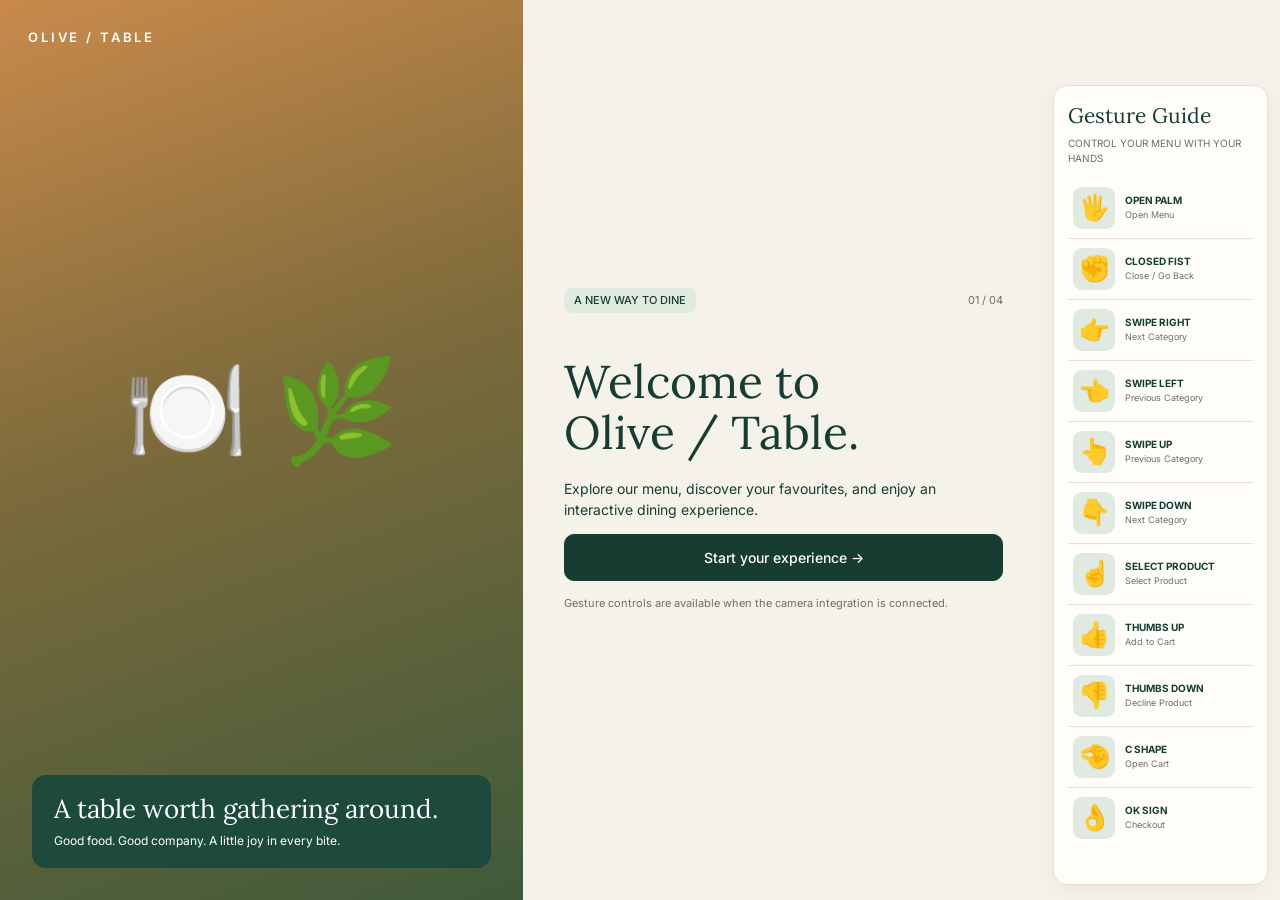
==== HCI_project/olive_table_with_gesture_sidebar.html @ fc437dd8 "Update Olive Table gesture menu" ====
<!DOCTYPE html>
<html lang="en">
<head>
<meta charset="UTF-8">
<meta name="viewport" content="width=device-width, initial-scale=1.0">
<title>Olive / Table</title>
<link href="https://fonts.googleapis.com/css2?family=Lora:wght@400;500&family=Inter:wght@400;500;600&display=swap" rel="stylesheet">
<style>
:root{--bg:#f5f2ea;--card:#fffdf9;--ink:#173d33;--mut:#6b6f6a;--soft:#e1eae1;--line:#e4dfd3;--warn:#f1ddd5;--redt:#a4452c}
*{box-sizing:border-box;margin:0}
body{background:var(--bg);color:var(--ink);font:14px/1.5 Inter,sans-serif;min-height:100vh}
h1,h2,h3{font-family:Lora,Georgia,serif;font-weight:400}
button{font:inherit;color:inherit;cursor:pointer}
button:disabled{cursor:not-allowed;opacity:.6}
.btn{border-radius:10px;padding:12px 18px;border:1px solid var(--ink);background:none;font-weight:500}
.btn.p{background:var(--ink);color:white}
.btn:focus-visible,.cat:focus-visible,.tab:focus-visible{outline:3px solid #d4a017;outline-offset:2px}
.small{font-size:11px;color:var(--mut)}
.pill{background:var(--soft);border-radius:8px;padding:4px 10px;font-size:11px;font-weight:500;display:inline-flex;gap:6px;align-items:center}
nav{display:flex;align-items:center;justify-content:space-between;background:var(--card);border-radius:0 0 14px 14px;padding:12px 24px;gap:8px;flex-wrap:wrap}
.logo{letter-spacing:.22em;font-weight:600;font-size:13px}
.tabs{display:flex;gap:6px;flex-wrap:wrap}
.tab{border:0;background:none;padding:8px 14px;border-radius:10px;font-weight:500;color:var(--mut)}
.tab.on{background:var(--soft);color:var(--ink)}
.bar{display:flex;justify-content:space-between;align-items:center;padding:10px 24px;border-bottom:1px solid var(--line);font-size:11px;gap:8px;flex-wrap:wrap}
.bar span:nth-child(2){color:var(--mut)}
.pad{padding:28px 24px;max-width:1200px;margin:auto}
.card{background:var(--card);border:1px solid var(--line);border-radius:14px;padding:18px}
.welcome{display:grid;grid-template-columns:1fr 1fr;min-height:100vh}
.hero{position:relative;background:linear-gradient(160deg,#c98a4b,#7d6b3b 45%,#3f5a3a);display:flex;align-items:flex-end;padding:32px;min-height:500px}
.hero .logo{position:absolute;top:28px;left:28px;color:white}
.hero .emo{position:absolute;inset:0;display:flex;align-items:center;justify-content:center;font-size:100px;gap:12px;padding-bottom:80px}
.quote{background:#1d4a3c;color:white;border-radius:14px;padding:18px 22px;position:relative;width:100%}
.quote h2{font-size:26px;line-height:1.2}.quote p{font-size:12px;margin-top:8px}
.side{padding:40px 8%;display:flex;flex-direction:column;justify-content:center;gap:14px}
.side h1{font-size:46px;line-height:1.1;margin:30px 0 6px}
.side .top{display:flex;justify-content:space-between;align-items:center}
.stack{display:flex;flex-direction:column;gap:12px}
.gate{display:grid;grid-template-columns:1fr 1.9fr;gap:20px;margin-top:20px}
.illus{background:var(--soft);border-radius:14px;min-height:190px;display:flex;flex-direction:column;align-items:center;justify-content:center;gap:12px;font-size:54px}
.browse{display:flex;gap:14px;margin-top:20px}
.cats{display:flex;flex-direction:column;gap:12px;min-width:120px}
.cat{border:1px solid var(--line);background:var(--card);border-radius:8px;padding:9px 16px;font-size:12px;font-weight:500}
.cat.on{background:var(--ink);color:white;border-color:var(--ink)}
.grid{display:grid;grid-template-columns:repeat(3,minmax(0,1fr));gap:14px;flex:1}
.dish{background:var(--card);border:1px solid var(--line);border-radius:12px;padding:10px 10px 16px;display:flex;flex-direction:column;gap:8px}
.img{height:92px;border-radius:8px;display:flex;align-items:center;justify-content:center;font-size:52px;cursor:pointer}
.dish h3{font-size:19px}
.row{display:flex;gap:12px;align-items:center;justify-content:space-between}
.dish .row{margin-top:auto}.price{font-weight:600}
.dock{display:flex;justify-content:space-between;align-items:center;gap:14px;margin-top:18px;flex-wrap:wrap}
.point{display:flex;gap:12px;align-items:center;background:var(--card);border:1px solid var(--line);border-radius:14px;padding:12px 16px}
.point i{width:54px;height:54px;border-radius:50%;background:var(--soft);display:flex;align-items:center;justify-content:center;font-style:normal;font-size:18px}
.review{background:var(--ink);color:white;border-radius:14px;padding:14px 26px;border:0;min-width:210px;text-align:left}
.review b{display:block}
.scrim{position:fixed;inset:0;background:rgba(40,60,52,.72);display:flex;align-items:center;justify-content:center;padding:16px;z-index:20;overflow:auto}
.modal{background:var(--card);border-radius:20px;display:grid;grid-template-columns:1fr 1fr;gap:20px;padding:16px;max-width:820px;width:100%;position:relative}
.modal .pic{border-radius:14px;min-height:260px;display:flex;align-items:center;justify-content:center;font-size:110px}
.x{position:absolute;top:14px;right:14px;width:36px;height:36px;border-radius:50%;border:0;background:var(--soft);font-size:18px}
.qty{display:flex;align-items:center;background:var(--soft);border-radius:10px}
.qty button{border:0;background:none;width:34px;height:34px;font-size:18px}
.toast{position:fixed;left:50%;bottom:22px;transform:translateX(-50%);background:var(--ink);color:white;padding:10px 18px;border-radius:10px;z-index:30}
.two{display:grid;grid-template-columns:1.6fr 1fr;gap:20px;margin-top:18px}
.line{display:flex;gap:14px;align-items:center;padding:14px 0;border-bottom:1px solid var(--line)}
.line .th{width:52px;height:52px;border-radius:10px;display:flex;align-items:center;justify-content:center;font-size:28px}
.line h3{flex:1;font-size:19px}
.spin{width:14px;height:14px;border:2px solid var(--ink);border-top-color:transparent;border-radius:50%;display:inline-block;animation:sp 1s linear infinite}
@keyframes sp{to{transform:rotate(360deg)}}
.qr{width:150px;height:150px;border:2px dashed var(--line);border-radius:12px;background:var(--soft);display:flex;align-items:center;justify-content:center;font-size:40px}
.steps li{list-style:none;display:flex;gap:10px;margin:12px 0}.steps li span{background:var(--soft);border-radius:8px;padding:2px 8px;font-size:11px}

/* Always-visible gesture guide on the right */
.gesture-sidebar{position:fixed;top:85px;right:12px;bottom:15px;width:215px;background:var(--card);border:1px solid var(--line);border-radius:14px;padding:14px;z-index:15;overflow-y:auto;box-shadow:0 5px 20px rgba(23,61,51,.06)}
.gesture-sidebar h2{font-size:21px;margin-bottom:4px}
.gesture-sidebar .subtitle{font-size:10px;color:var(--mut);margin-bottom:12px}
.gesture-item{display:flex;align-items:center;gap:10px;padding:9px 5px;border-bottom:1px solid var(--line)}
.gesture-item:last-child{border-bottom:0}
.gesture-item .hand{width:42px;height:42px;flex-shrink:0;background:var(--soft);border-radius:9px;display:flex;align-items:center;justify-content:center;font-size:25px}
.gesture-item strong{display:block;font-size:10px;line-height:1.35}
.gesture-item span{display:block;font-size:9px;color:var(--mut);line-height:1.35;margin-top:2px}
@media(min-width:1000px){#app{margin-right:235px}}
@media(max-width:999px){.gesture-sidebar{position:static;width:auto;margin:15px;max-height:350px}.gesture-sidebar .gesture-list{display:grid;grid-template-columns:repeat(3,minmax(0,1fr));gap:4px 10px}}
@media(max-width:760px){.welcome,.gate,.modal,.two{grid-template-columns:1fr}.hero{min-height:360px}.grid{grid-template-columns:repeat(2,1fr)}.browse{flex-direction:column}.cats{flex-direction:row;flex-wrap:wrap}.side h1{font-size:36px}}
@media(max-width:560px){.gesture-sidebar .gesture-list{grid-template-columns:repeat(2,minmax(0,1fr))}}
@media(max-width:430px){.grid{grid-template-columns:1fr}.pad{padding:22px 14px}nav{padding:12px 14px}}
</style>
</head>
<body>
<div id="app"></div>
<script>
"use strict";


const ITEMS = [

/* ================= SMALL PLATES ================= */

{id:"fattoush",n:"Garden Fattoush",d:"Fresh vegetables, crispy pita and sumac dressing.",l:"A refreshing Levantine salad with crunchy toasted pita and a tangy sumac dressing.",ing:"Lettuce, cucumber, tomato, radish, pita bread, sumac, olive oil.",p:150,e:"🥗",bg:"linear-gradient(160deg,#9bb877,#4d7a45)",category:"Small plates"},
{id:"greek_salad",n:"Greek Salad",d:"Fresh vegetables, feta cheese and olives.",l:"A Mediterranean salad with creamy feta, fresh vegetables and black olives.",ing:"Tomato, cucumber, lettuce, feta, olives, oregano.",p:185,e:"🥗",bg:"linear-gradient(160deg,#b6c987,#60834c)",category:"Small plates"},
{id:"caesar",n:"Chicken Caesar Salad",d:"Grilled chicken, parmesan and Caesar dressing.",l:"Crisp lettuce topped with grilled chicken, parmesan and creamy Caesar dressing.",ing:"Chicken, lettuce, parmesan, croutons, Caesar dressing.",p:220,e:"🥬",bg:"linear-gradient(160deg,#d6c78d,#8b9b58)",category:"Small plates"},
{id:"soup",n:"Creamy Mushroom Soup",d:"Warm and creamy mushroom soup.",l:"A rich mushroom soup finished with fresh cream and herbs.",ing:"Mushrooms, cream, milk, onion, herbs.",p:125,e:"🍲",bg:"linear-gradient(160deg,#d5bd9b,#8d735b)",category:"Small plates"},
{id:"garlic_bread",n:"Garlic Bread",d:"Toasted bread with garlic butter.",l:"Freshly toasted bread topped with garlic butter and herbs.",ing:"Bread, garlic, butter, parsley.",p:95,e:"🥖",bg:"linear-gradient(160deg,#e6c38a,#a8753e)",category:"Small plates"},

/* ================= MAIN COURSES ================= */

{id:"grilled_chicken",n:"Grilled Chicken Plate",d:"Juicy grilled chicken with rice and vegetables.",l:"Tender marinated chicken breast served with seasoned rice and grilled vegetables.",ing:"Chicken breast, rice, vegetables, spices, herbs.",p:320,e:"🍗",bg:"linear-gradient(160deg,#d7a66d,#85502f)",category:"Main courses"},
{id:"chicken_crispy",n:"Crispy Chicken",d:"Golden crispy chicken served with fries.",l:"Crunchy fried chicken strips served with golden fries and our signature sauce.",ing:"Chicken, crispy coating, potatoes, house sauce.",p:290,e:"🍗",bg:"linear-gradient(160deg,#e4ad5e,#a45d2d)",category:"Main courses"},
{id:"chicken_alfredo",n:"Chicken Alfredo",d:"Creamy pasta with chicken and parmesan.",l:"Fettuccine pasta tossed in a creamy Alfredo sauce with grilled chicken.",ing:"Pasta, chicken, cream, parmesan, garlic.",p:310,e:"🍝",bg:"linear-gradient(160deg,#e9d1a0,#aa8754)",category:"Main courses"},
{id:"beef_steak",n:"Classic Beef Steak",d:"Grilled beef steak with roasted potatoes.",l:"A tender grilled beef steak served with roasted potatoes and seasonal vegetables.",ing:"Beef steak, potatoes, vegetables, butter, herbs.",p:490,e:"🥩",bg:"linear-gradient(160deg,#c58b68,#713d32)",category:"Main courses"},
{id:"chicken_fajita",n:"Chicken Fajita",d:"Sizzling chicken with peppers and onions.",l:"Seasoned chicken strips cooked with colorful peppers and onions.",ing:"Chicken, bell peppers, onion, spices, rice.",p:285,e:"🍛",bg:"linear-gradient(160deg,#d99b57,#934b2b)",category:"Main courses"},
{id:"beef_kebab",n:"Beef Kebab",d:"Grilled beef skewers with rice.",l:"Juicy grilled beef skewers served with rice, salad and tahini.",ing:"Beef, rice, onion, spices, tahini.",p:390,e:"🍢",bg:"linear-gradient(160deg,#bd855b,#75452e)",category:"Main courses"},

/* ================= BURGERS & SANDWICHES ================= */

{id:"burger",n:"House Beef Burger",d:"Grilled beef, cheese and house sauce.",l:"Flame-grilled beef, melted cheese, crisp greens and our signature sauce in a toasted brioche bun.",ing:"Beef, brioche, cheese, lettuce, tomato, pickles, sauce.",p:280,e:"🍔",bg:"linear-gradient(160deg,#d9a35c,#8a5b2d)",category:"Burgers & Sandwiches"},
{id:"double_burger",n:"Double Smash Burger",d:"Two beef patties with double cheese.",l:"Two smashed beef patties with melted cheddar, caramelized onions and burger sauce.",ing:"Double beef, cheddar, brioche, onion, pickles, sauce.",p:365,e:"🍔",bg:"linear-gradient(160deg,#d99b56,#743d27)",category:"Burgers & Sandwiches"},
{id:"chicken_burger",n:"Crispy Chicken Burger",d:"Crunchy chicken with creamy sauce.",l:"Crispy chicken fillet with lettuce, pickles and creamy mayo.",ing:"Chicken, brioche, lettuce, pickles, mayonnaise.",p:255,e:"🍔",bg:"linear-gradient(160deg,#e5b66d,#9c6338)",category:"Burgers & Sandwiches"},
{id:"club_sandwich",n:"Club Sandwich",d:"Triple-layer sandwich with fries.",l:"A classic toasted triple-layer sandwich filled with chicken, cheese, lettuce and tomato.",ing:"Toast, chicken, cheese, lettuce, tomato, mayonnaise.",p:240,e:"🥪",bg:"linear-gradient(160deg,#d8bd8c,#92734a)",category:"Burgers & Sandwiches"},
{id:"philly",n:"Philly Cheesesteak",d:"Beef strips, melted cheese and peppers.",l:"Tender beef strips with sautéed onions, peppers and melted cheese in a toasted roll.",ing:"Beef, cheese, onion, peppers, sandwich bread.",p:295,e:"🥖",bg:"linear-gradient(160deg,#c99a69,#81502f)",category:"Burgers & Sandwiches"},

/* ================= PIZZA & PASTA ================= */

{id:"margherita",n:"Margherita Pizza",d:"Tomato sauce, mozzarella and fresh basil.",l:"A classic thin-crust pizza topped with tomato sauce, mozzarella and fresh basil.",ing:"Pizza dough, tomato sauce, mozzarella, basil.",p:250,e:"🍕",bg:"linear-gradient(160deg,#e9bd78,#a65d36)",category:"Pizza & Pasta"},
{id:"pepperoni",n:"Pepperoni Pizza",d:"Mozzarella and pepperoni slices.",l:"A freshly baked pizza loaded with mozzarella and savory pepperoni.",ing:"Pizza dough, tomato sauce, mozzarella, pepperoni.",p:320,e:"🍕",bg:"linear-gradient(160deg,#d99a64,#963e2e)",category:"Pizza & Pasta"},
{id:"chicken_pizza",n:"Chicken Ranch Pizza",d:"Chicken, cheese and creamy ranch.",l:"A cheesy pizza topped with grilled chicken, mushrooms and ranch sauce.",ing:"Pizza dough, chicken, mozzarella, mushrooms, ranch.",p:340,e:"🍕",bg:"linear-gradient(160deg,#d9bd89,#8c704a)",category:"Pizza & Pasta"},
{id:"penne",n:"Penne Arrabbiata",d:"Penne pasta in spicy tomato sauce.",l:"Penne pasta tossed in a rich spicy tomato sauce with garlic and herbs.",ing:"Penne, tomato, garlic, chili, basil.",p:225,e:"🍝",bg:"linear-gradient(160deg,#d98255,#963d2b)",category:"Pizza & Pasta"},
{id:"lasagna",n:"Beef Lasagna",d:"Layers of pasta, beef and melted cheese.",l:"Oven-baked pasta layers with seasoned beef, tomato sauce and creamy béchamel.",ing:"Pasta sheets, beef, tomato, béchamel, mozzarella.",p:330,e:"🍝",bg:"linear-gradient(160deg,#d9a46e,#995638)",category:"Pizza & Pasta"},

/* ================= SNACKS ================= */

{id:"fries",n:"Classic French Fries",d:"Golden and crispy potato fries.",l:"Freshly fried golden potato sticks seasoned with our house spice mix.",ing:"Potatoes, salt, seasoning.",p:85,e:"🍟",bg:"linear-gradient(160deg,#e9c36e,#bd842e)",category:"Snacks"},
{id:"loaded_fries",n:"Loaded Cheese Fries",d:"Fries covered with melted cheese.",l:"Crispy fries topped with melted cheese sauce and herbs.",ing:"Potatoes, cheddar sauce, herbs.",p:145,e:"🍟",bg:"linear-gradient(160deg,#e9c878,#ba8736)",category:"Snacks"},
{id:"wings",n:"Buffalo Chicken Wings",d:"Spicy wings with buffalo sauce.",l:"Crispy chicken wings tossed in a tangy buffalo sauce.",ing:"Chicken wings, buffalo sauce, spices.",p:210,e:"🍗",bg:"linear-gradient(160deg,#d77c4c,#893b2c)",category:"Snacks"},
{id:"nuggets",n:"Chicken Nuggets",d:"Crispy chicken bites with dip.",l:"Golden chicken nuggets served with your choice of dipping sauce.",ing:"Chicken, crispy coating, seasoning.",p:155,e:"🍗",bg:"linear-gradient(160deg,#e9bd76,#b4773c)",category:"Snacks"},
{id:"mozzarella",n:"Mozzarella Sticks",d:"Crispy sticks with melted cheese.",l:"Golden breaded mozzarella sticks served with marinara dip.",ing:"Mozzarella, breadcrumbs, marinara sauce.",p:170,e:"🧀",bg:"linear-gradient(160deg,#ebd7a1,#b28c55)",category:"Snacks"},

/* ================= DRINKS ================= */

{id:"juice",n:"Fresh Orange Juice",d:"Freshly squeezed oranges.",l:"Freshly squeezed orange juice served chilled.",ing:"Fresh oranges.",p:90,e:"🍹",bg:"linear-gradient(160deg,#f2b45a,#c9772b)",category:"Drinks"},
{id:"mango",n:"Fresh Mango Juice",d:"Sweet and refreshing mango juice.",l:"Fresh mango blended until smooth and served chilled.",ing:"Fresh mango, ice.",p:105,e:"🥭",bg:"linear-gradient(160deg,#f5c45b,#d58a24)",category:"Drinks"},
{id:"strawberry",n:"Strawberry Juice",d:"Fresh strawberry drink.",l:"A refreshing blend of fresh strawberries served cold.",ing:"Strawberries, ice.",p:100,e:"🍓",bg:"linear-gradient(160deg,#e99a9c,#ba4c5d)",category:"Drinks"},
{id:"lemon_mint",n:"Lemon Mint",d:"Fresh lemon with mint and ice.",l:"A chilled mix of fresh lemon juice, mint leaves and ice.",ing:"Lemon, mint, sugar, ice.",p:85,e:"🍋",bg:"linear-gradient(160deg,#c6d78c,#6b9c55)",category:"Drinks"},
{id:"iced_latte",n:"Iced Latte",d:"Espresso with cold milk and ice.",l:"A smooth espresso blended with cold milk and served over ice.",ing:"Espresso, milk, ice.",p:125,e:"🥤",bg:"linear-gradient(160deg,#d8b58c,#98704d)",category:"Drinks"},
{id:"mocha",n:"Iced Mocha",d:"Coffee, chocolate and cold milk.",l:"A chilled espresso drink blended with chocolate and milk.",ing:"Espresso, chocolate, milk, ice.",p:145,e:"☕",bg:"linear-gradient(160deg,#b68b71,#644537)",category:"Drinks"},
{id:"milkshake",n:"Chocolate Milkshake",d:"Thick chocolate milkshake.",l:"A creamy chocolate milkshake topped with whipped cream.",ing:"Milk, chocolate, ice cream, whipped cream.",p:155,e:"🥤",bg:"linear-gradient(160deg,#b78b76,#654333)",category:"Drinks"},

/* ================= DESSERTS ================= */

{id:"brownie",n:"Chocolate Brownie",d:"Rich chocolate brownie with a soft center.",l:"A warm chocolate brownie with a fudgy center.",ing:"Chocolate, cocoa, butter, flour, eggs.",p:130,e:"🍫",bg:"linear-gradient(160deg,#ad7962,#57372f)",category:"Desserts"},
{id:"cheesecake",n:"Classic Cheesecake",d:"Creamy cheesecake with biscuit base.",l:"A smooth baked cheesecake served with a buttery biscuit crust.",ing:"Cream cheese, biscuit, butter, sugar.",p:165,e:"🍰",bg:"linear-gradient(160deg,#e9d2a5,#b58b5b)",category:"Desserts"},
{id:"molten",n:"Molten Chocolate Cake",d:"Warm cake with a flowing chocolate center.",l:"A warm chocolate cake with a rich melted chocolate center.",ing:"Chocolate, butter, flour, eggs, sugar.",p:180,e:"🍮",bg:"linear-gradient(160deg,#b67d62,#60372e)",category:"Desserts"},
{id:"tiramisu",n:"Classic Tiramisu",d:"Coffee-soaked layers and mascarpone cream.",l:"Traditional Italian dessert with coffee-soaked sponge and mascarpone cream.",ing:"Coffee, mascarpone, sponge, cocoa.",p:175,e:"🍰",bg:"linear-gradient(160deg,#c9a17d,#80614d)",category:"Desserts"},
{id:"waffles",n:"Chocolate Waffles",d:"Warm waffles with chocolate sauce.",l:"Freshly prepared waffles topped with chocolate sauce and fruit.",ing:"Waffle batter, chocolate, strawberries.",p:190,e:"🧇",bg:"linear-gradient(160deg,#e4bb7e,#a87540)",category:"Desserts"},
{id:"icecream",n:"Ice Cream Sundae",d:"Three scoops with chocolate topping.",l:"Three scoops of creamy ice cream served with chocolate sauce.",ing:"Vanilla ice cream, chocolate sauce, toppings.",p:145,e:"🍨",bg:"linear-gradient(160deg,#e9d3b4,#bd987b)",category:"Desserts"},

/* ================= BREAKFAST ================= */

{id:"pancakes",n:"Classic Pancakes",d:"Fluffy pancakes with maple syrup.",l:"A stack of fluffy pancakes served with maple syrup and fresh fruit.",ing:"Flour, milk, eggs, maple syrup, fruit.",p:180,e:"🥞",bg:"linear-gradient(160deg,#e9c48b,#b17a42)",category:"Breakfast"},
{id:"omelette",n:"Cheese Omelette",d:"Three-egg omelette with cheese.",l:"A fluffy omelette filled with melted cheese and fresh herbs.",ing:"Eggs, cheese, herbs, butter.",p:145,e:"🍳",bg:"linear-gradient(160deg,#f0d58b,#c69b43)",category:"Breakfast"},
{id:"french_toast",n:"French Toast",d:"Golden toast with honey and fruit.",l:"Thick slices of golden French toast served with honey and fresh fruit.",ing:"Bread, eggs, milk, honey, fruit.",p:165,e:"🍞",bg:"linear-gradient(160deg,#dfb67a,#a87543)",category:"Breakfast"},
{id:"croissant",n:"Butter Croissant",d:"Freshly baked buttery croissant.",l:"A flaky, golden butter croissant baked fresh.",ing:"Flour, butter, milk, yeast.",p:95,e:"🥐",bg:"linear-gradient(160deg,#e7c58d,#b17c43)",category:"Breakfast"},
{id:"avocado_toast",n:"Avocado Toast",d:"Avocado, eggs and toasted bread.",l:"Smashed avocado on toasted sourdough topped with eggs and seasoning.",ing:"Avocado, sourdough, eggs, lemon, seasoning.",p:195,e:"🥑",bg:"linear-gradient(160deg,#a8bd83,#54764a)",category:"Breakfast"},

/* ================= COMBOS & OFFERS ================= */

{id:"burger_combo",n:"Classic Burger Combo",d:"Beef burger, fries and a soft drink.",l:"Our classic beef burger served with crispy fries and your choice of soft drink.",ing:"Beef burger, fries, soft drink.",p:355,e:"🍔",bg:"linear-gradient(160deg,#d7a35e,#87502c)",category:"Combos & Offers"},
{id:"chicken_combo",n:"Crispy Chicken Combo",d:"Crispy chicken, fries and a drink.",l:"A crispy chicken meal with golden fries and a refreshing drink.",ing:"Crispy chicken, fries, soft drink.",p:345,e:"🍗",bg:"linear-gradient(160deg,#e4b16d,#99552f)",category:"Combos & Offers"},
{id:"family_box",n:"Family Sharing Box",d:"A generous meal for sharing.",l:"A sharing box with crispy chicken, wings, fries and assorted dips.",ing:"Chicken, wings, fries, dips.",p:690,e:"🍱",bg:"linear-gradient(160deg,#d7a36a,#84502e)",category:"Combos & Offers"},
{id:"pizza_combo",n:"Pizza Duo",d:"Two medium pizzas with two drinks.",l:"Choose two medium pizzas and enjoy them with two soft drinks.",ing:"Two medium pizzas, two soft drinks.",p:590,e:"🍕",bg:"linear-gradient(160deg,#dfad72,#9c5634)",category:"Combos & Offers"},
{id:"dessert_combo",n:"Sweet Treat Combo",d:"Two desserts and two hot drinks.",l:"Choose two desserts and pair them with two hot drinks.",ing:"Two desserts, two hot drinks.",p:320,e:"🍰",bg:"linear-gradient(160deg,#e4c39d,#a67b60)",category:"Combos & Offers"}

];

const CATS = [
"Small plates",
"Main courses",
"Burgers & Sandwiches",
"Pizza & Pasta",
"Snacks",
"Drinks",
"Desserts",
"Breakfast",
"Combos & Offers"
];

const GESTURES=[
{name:"OPEN PALM",icon:"🖐️",action:"Open Menu",description:"Show your open hand to open the menu."},
{name:"CLOSED FIST",icon:"✊",action:"Close / Go Back",description:"Close your hand into a fist to go back."},
{name:"SWIPE RIGHT",icon:"👉",action:"Next Category",description:"Move your hand towards the right."},
{name:"SWIPE LEFT",icon:"👈",action:"Previous Category",description:"Move your hand towards the left."},
{name:"SWIPE UP",icon:"👆",action:"Previous Category",description:"Move your hand upwards."},
{name:"SWIPE DOWN",icon:"👇",action:"Next Category",description:"Move your hand downwards."},
{name:"SELECT PRODUCT",icon:"☝️",action:"Select Product",description:"Raise one finger to select a product."},
{name:"THUMBS UP",icon:"👍",action:"Add to Cart",description:"Give a thumbs up to add the selected item."},
{name:"THUMBS DOWN",icon:"👎",action:"Decline Product",description:"Give a thumbs down to decline a product."},
{name:"C SHAPE",icon:"🤏",action:"Open Cart",description:"Make a C-shaped gesture with your hand."},
{name:"OK SIGN",icon:"👌",action:"Checkout",description:"Make an OK sign to confirm checkout."}
];

let S={scr:"welcome",cat:"Main courses",cart:{},modal:null,mq:1,toast:"",sent:false,toastTimer:null};
const $=id=>ITEMS.find(item=>item.id===id);
const cartCount=()=>Object.values(S.cart).reduce((a,b)=>a+b,0);
const tot=()=>Object.entries(S.cart).reduce((sum,[id,qty])=>sum+($(id)?$(id).p*qty:0),0);
const money=n=>`${n} EGP`;

function go(screen){S.scr=screen;S.modal=null;render()}
function tip(message){S.toast=message;render();clearTimeout(S.toastTimer);S.toastTimer=setTimeout(()=>{S.toast="";render()},2200)}
function add(id,quantity=1){const item=$(id);if(!item)return;S.cart[id]=(S.cart[id]||0)+quantity;tip(`${item.n} added to your order`)}
function removeOne(id){if(!S.cart[id])return;if(S.cart[id]>1)S.cart[id]--;else delete S.cart[id];render()}
function setCategory(category){if(!CATS.includes(category))return;S.cat=category;S.modal=null;render()}

function welcome(){return `
<section class="welcome">
<div class="hero"><div class="logo">OLIVE / TABLE</div><div class="emo">🍽️ 🌿</div>
<div class="quote"><h2>A table worth gathering around.</h2><p>Good food. Good company. A little joy in every bite.</p></div></div>
<div class="side"><div class="top"><span class="pill">A NEW WAY TO DINE</span><span class="small">01 / 04</span></div>
<h1>Welcome to<br>Olive / Table.</h1>
<p>Explore our menu, discover your favourites, and enjoy an interactive dining experience.</p>
<div class="stack"><button class="btn p" onclick="go('gate')">Start your experience →</button></div>
<p class="small">Gesture controls are available when the camera integration is connected.</p></div>
</section>`}

function gatePage(){return `
<nav><div class="logo">OLIVE / TABLE</div><span class="pill">WELCOME</span></nav>
<div class="pad"><span class="small">STEP 01 / INTERACTION</span>
<h1 style="font-size:38px;margin:12px 0">Make yourself comfortable.</h1>
<p class="small">Choose how you want to explore the menu.</p>
<div class="gate"><div class="illus"><span>✋</span><strong style="font-size:15px">Gesture control</strong><span class="small">Camera integration pending</span></div>
<div class="card stack"><h2 style="font-size:26px">Ready to explore?</h2>
<p>You can browse the menu using the buttons. Gesture controls will work after connecting the Python camera application.</p>
<button class="btn p" onclick="browse()">Explore the menu →</button><button class="btn" onclick="go('welcome')">Back</button></div></div></div>`}

function navbar(){return `
<nav><div class="logo">OLIVE / TABLE</div><div class="tabs">
<button class="tab ${S.scr==="browse"?"on":""}" onclick="browse()">Menu</button>
<button class="tab ${S.scr==="games"?"on":""}" onclick="go('games')">Games</button>
<button class="tab ${S.scr==="rewards"?"on":""}" onclick="go('rewards')">Rewards</button>
</div><button class="btn" onclick="review()">Order (${cartCount()})</button></nav>`}

function browse(){S.scr="browse";S.modal=null;render()}
function browsePage(){
const list=ITEMS.filter(item=>item.category===S.cat);
return `${navbar()}<div class="bar"><span>THE MENU</span><span>Freshly prepared for you</span><span>${cartCount()} ITEMS IN ORDER</span></div>
<main class="pad"><span class="small">DISCOVER OUR MENU</span><h1 style="font-size:36px;margin:8px 0">Something delicious.</h1>
<p class="small">Choose a category and explore our selection.</p><div class="browse"><div class="cats">
${CATS.map(c=>`<button class="cat ${S.cat===c?"on":""}" onclick="setCategory('${c}')">${c}</button>`).join("")}</div>
<div style="flex:1;min-width:0"><div class="grid">${list.length?list.map(item=>`
<article class="dish"><div class="img" style="background:${item.bg}" onclick="openItem('${item.id}')">${item.e}</div>
<h3>${item.n}</h3><p class="small">${item.d}</p><div class="row"><span class="price">${money(item.p)}</span><button class="btn p" onclick="openItem('${item.id}')">View</button></div></article>`).join(""):`
<div class="card" style="grid-column:1/-1"><h3>No items available yet.</h3><p class="small">New dishes will be added soon.</p></div>`}</div></div></div>
<div class="dock"><div class="point"><i>🛍️</i><div><strong>${cartCount()} items</strong><p class="small">Your current selection</p></div></div>
<button class="review" onclick="review()"><b>Review your order →</b><span class="small" style="color:#e1eae1">${money(tot())}</span></button></div></main>${S.modal?modal():""}`}

function openItem(id){if(!$(id))return;S.modal=id;S.mq=1;render()}
function modal(){const item=$(S.modal);if(!item)return "";return `
<div class="scrim" onclick="closeModal(event)"><section class="modal" onclick="event.stopPropagation()">
<button class="x" onclick="closeModal()">×</button><div class="pic" style="background:${item.bg}">${item.e}</div>
<div class="stack" style="padding:18px 8px"><span class="pill">${item.category}</span><h2 style="font-size:30px">${item.n}</h2><p>${item.l}</p>
<div><strong>Ingredients</strong><p class="small">${item.ing}</p></div><h3>${money(item.p)}</h3>
<div class="qty"><button onclick="changeModalQty(-1)">−</button><strong style="padding:0 10px">${S.mq}</strong><button onclick="changeModalQty(1)">+</button></div>
<button class="btn p" onclick="addFromModal()">Add to order · ${money(item.p*S.mq)}</button><button class="btn" onclick="closeModal()">Continue browsing</button></div></section></div>`}
function changeModalQty(amount){S.mq=Math.max(1,Math.min(20,S.mq+amount));render()}
function addFromModal(){if(!S.modal)return;add(S.modal,S.mq);S.modal=null;S.mq=1}
function closeModal(event){if(event&&event.target!==event.currentTarget)return;S.modal=null;render()}

function review(){S.scr="review";S.modal=null;render()}
function reviewPage(){const entries=Object.entries(S.cart);return `${navbar()}<main class="pad"><span class="small">YOUR SELECTION</span>
<h1 style="font-size:38px;margin:10px 0">Review your order.</h1><div class="two"><section class="card"><h2 style="font-size:25px">Your items</h2>
${entries.length?entries.map(([id,qty])=>{const item=$(id);if(!item)return "";return `
<div class="line"><div class="th" style="background:${item.bg}">${item.e}</div><h3>${item.n}<div class="small">${money(item.p)} each</div></h3>
<div class="qty"><button onclick="removeOne('${id}')">−</button><strong>${qty}</strong><button onclick="add('${id}')">+</button></div><strong>${money(item.p*qty)}</strong></div>`}).join(""):`
<p class="small" style="padding:24px 0">Your order is empty. Explore the menu to add something delicious.</p>`}
<button class="btn" style="margin-top:18px" onclick="browse()">← Back to menu</button></section>
<aside class="card stack"><h2 style="font-size:25px">Order summary</h2><div class="row"><span class="small">Items</span><strong>${cartCount()}</strong></div>
<div class="row"><span class="small">Subtotal</span><strong>${money(tot())}</strong></div><div class="row"><span class="small">Service</span><strong>Not calculated</strong></div>
<div class="row"><strong>Total</strong><strong>${money(tot())}</strong></div>
<button class="btn p" onclick="place()" ${entries.length?"":"disabled"}>Continue →</button>
<p class="small">Demo interface: order submission is not connected to a restaurant backend yet.</p></aside></div></main>`}

function place(){if(!cartCount()){tip("Your order is empty");return}S.sent=false;go("sending");setTimeout(()=>{S.sent=true;if(S.scr==="sending")render()},1800)}
function sendingPage(){return `${navbar()}<main class="pad" style="max-width:650px"><div class="card stack" style="text-align:center;padding:40px">
<div style="font-size:55px">${S.sent?"✓":'<span class="spin"></span>'}</div><h1 style="font-size:32px">${S.sent?"Demo complete":"Preparing your experience"}</h1>
<p>${S.sent?"Your order flow demonstration is complete. No real order was sent.":"Please wait while the demo order screen is displayed."}</p>
<button class="btn p" onclick="browse()">Back to menu</button><button class="btn" onclick="review()">View order</button></div></main>`}
function gamesPage(){return `${navbar()}<main class="pad"><span class="small">INTERACTIVE EXPERIENCE</span><h1 style="font-size:38px;margin:10px 0">Take a little break.</h1>
<div class="two"><section class="card stack"><span style="font-size:55px">🎮</span><h2 style="font-size:27px">Table games</h2>
<p>Enjoy a small interactive experience while waiting for your meal.</p><span class="pill">DEMO FEATURE</span></section>
<section class="card stack"><div class="qr">QR</div><h2 style="font-size:23px">Scan & play</h2><p class="small">QR functionality is not connected yet.</p></section></div></main>`}
function rewardsPage(){return `${navbar()}<main class="pad"><span class="small">OLIVE REWARDS</span><h1 style="font-size:38px;margin:10px 0">Little moments, extra rewards.</h1>
<div class="card stack" style="max-width:600px"><div style="font-size:50px">🌿</div><h2 style="font-size:27px">Welcome to Olive Rewards</h2>
<p>Your rewards experience will appear here.</p><span class="pill">DEMO FEATURE</span><button class="btn p" onclick="browse()">Explore the menu</button></div></main>`}

function gestureSidebar(){return `<aside class="gesture-sidebar"><h2>Gesture Guide</h2><p class="subtitle">CONTROL YOUR MENU WITH YOUR HANDS</p><div class="gesture-list">
${GESTURES.map(g=>`<div class="gesture-item"><div class="hand">${g.icon}</div><div><strong>${g.name}</strong><span>${g.action}</span></div></div>`).join("")}
</div></aside>`}

function render(){
const app=document.getElementById("app");if(!app)return;
let page="";
switch(S.scr){
case "welcome":page=welcome();break;
case "gate":page=gatePage();break;
case "browse":page=browsePage();break;
case "review":page=reviewPage();break;
case "sending":page=sendingPage();break;
case "games":page=gamesPage();break;
case "rewards":page=rewardsPage();break;
default:S.scr="welcome";page=welcome();
}
app.innerHTML=page+gestureSidebar();
if(S.toast){const toast=document.createElement("div");toast.className="toast";toast.textContent=S.toast;app.appendChild(toast)}
}

/* Python / Socket.IO can call window.handleGesture("GESTURE_NAME") */
window.handleGesture=function(gesture){
if(!gesture||typeof gesture!=="string")return;
const g=gesture.trim().toUpperCase();
if(g==="OPEN_PALM"){if(S.scr==="welcome")go("gate");else if(S.scr==="gate")browse();else if(S.scr==="browse"){if(S.modal){S.modal=null;render()}else review()}return}
if(g==="CLOSED_FIST"){if(S.modal){S.modal=null;render()}else if(S.scr!=="welcome")go("browse");return}
if(S.scr==="browse"){
if(g==="SWIPE_RIGHT"){const i=CATS.indexOf(S.cat);setCategory(CATS[(i+1)%CATS.length]);return}
if(g==="SWIPE_RIGHT"){
const i=CATS.indexOf(S.cat);
setCategory(CATS[(i+1)%CATS.length]);
return;
}

if(g==="SWIPE_LEFT"){
const i=CATS.indexOf(S.cat);
setCategory(CATS[(i-1+CATS.length)%CATS.length]);
return;
}

if(g==="SWIPE_DOWN"){
const i=CATS.indexOf(S.cat);
setCategory(CATS[(i+1)%CATS.length]);
return;
}

if(g==="SWIPE_UP"){
const i=CATS.indexOf(S.cat);
setCategory(CATS[(i-1+CATS.length)%CATS.length]);
return;
}
if(g==="SELECT_PRODUCT"||g==="V_SHAPE"){const item=ITEMS.find(x=>x.category===S.cat);if(item)openItem(item.id);return}
if(g==="THUMBS_UP"){if(S.modal)add(S.modal);else{const item=ITEMS.find(x=>x.category===S.cat);if(item)add(item.id)}return}
if(g==="THUMBS_DOWN"){if(S.modal){S.modal=null;render()}else tip("Product declined");return}
if(g==="C_SHAPE"){review();return}
if(g==="OK_SIGN"){if(cartCount())place();else tip("Your order is empty");return}
if(g==="ZIGZAG"){go("games");return}
}
if(S.scr==="review"&&g==="OK_SIGN"){if(cartCount())place();return}
};
render();
</script>
</body>
</html>
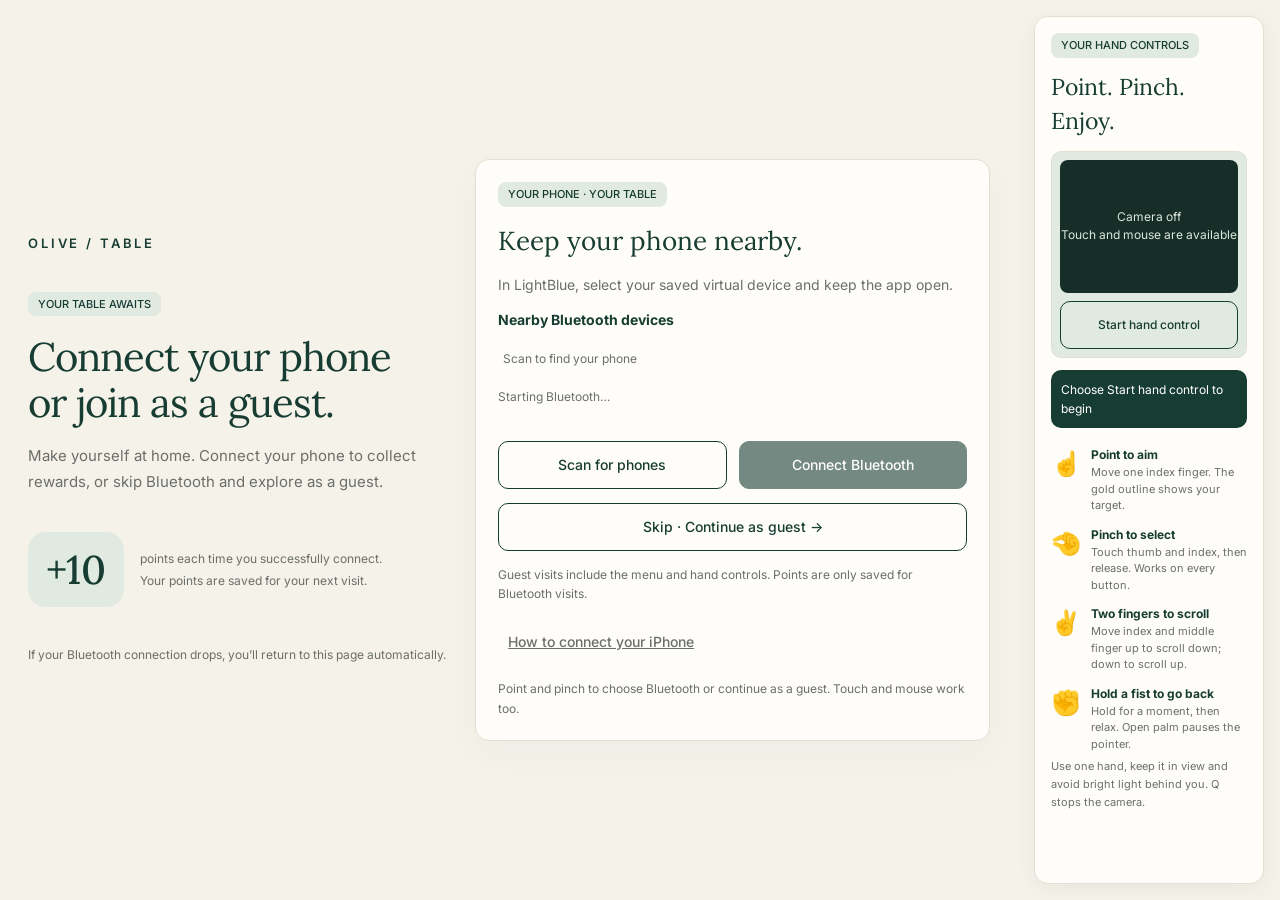
==== commit 91d74281: "bluetooth" ====
--- a/HCI_project/olive_table_with_gesture_sidebar.html
+++ b/HCI_project/olive_table_with_gesture_sidebar.html
@@ -4,7 +4,7 @@
 <meta charset="UTF-8">
 <meta name="viewport" content="width=device-width, initial-scale=1.0">
 <title>Olive / Table</title>
-<link href="https://fonts.googleapis.com/css2?family=Lora:wght@400;500&family=Inter:wght@400;500;600&display=swap" rel="stylesheet">
+<link rel="stylesheet" href="bluetooth_ui.css">
 <style>
 :root{--bg:#f5f2ea;--card:#fffdf9;--ink:#173d33;--mut:#6b6f6a;--soft:#e1eae1;--line:#e4dfd3;--warn:#f1ddd5;--redt:#a4452c}
 *{box-sizing:border-box;margin:0}
@@ -68,7 +68,34 @@
 @keyframes sp{to{transform:rotate(360deg)}}
 .qr{width:150px;height:150px;border:2px dashed var(--line);border-radius:12px;background:var(--soft);display:flex;align-items:center;justify-content:center;font-size:40px}
 .steps li{list-style:none;display:flex;gap:10px;margin:12px 0}.steps li span{background:var(--soft);border-radius:8px;padding:2px 8px;font-size:11px}
-
+/* Live camera preview */
+.camera-card{
+    background:var(--soft);
+    border:1px solid var(--line);
+    border-radius:10px;
+    padding:8px;
+    margin:12px 0;
+}
+
+.camera-card h3{
+    font-size:13px;
+    margin-bottom:7px;
+}
+
+.camera-frame{
+    width:100%;
+    aspect-ratio:4/3;
+    object-fit:cover;
+    border-radius:8px;
+    background:#172d27;
+    display:block;
+}
+
+.camera-status{
+    font-size:9px;
+    color:var(--mut);
+    margin-top:6px;
+}
 /* Always-visible gesture guide on the right */
 .gesture-sidebar{position:fixed;top:85px;right:12px;bottom:15px;width:215px;background:var(--card);border:1px solid var(--line);border-radius:14px;padding:14px;z-index:15;overflow-y:auto;box-shadow:0 5px 20px rgba(23,61,51,.06)}
 .gesture-sidebar h2{font-size:21px;margin-bottom:4px}
@@ -84,9 +111,12 @@
 @media(max-width:560px){.gesture-sidebar .gesture-list{grid-template-columns:repeat(2,minmax(0,1fr))}}
 @media(max-width:430px){.grid{grid-template-columns:1fr}.pad{padding:22px 14px}nav{padding:12px 14px}}
 </style>
+<link rel="stylesheet" href="hand_ui.css">
 </head>
 <body>
 <div id="app"></div>
+<script src="bluetooth_ui.js"></script>
+<script src="hand_ui.js"></script>
 <script>
 "use strict";
 
@@ -183,31 +213,19 @@
 "Combos & Offers"
 ];
 
-const GESTURES=[
-{name:"OPEN PALM",icon:"🖐️",action:"Open Menu",description:"Show your open hand to open the menu."},
-{name:"CLOSED FIST",icon:"✊",action:"Close / Go Back",description:"Close your hand into a fist to go back."},
-{name:"SWIPE RIGHT",icon:"👉",action:"Next Category",description:"Move your hand towards the right."},
-{name:"SWIPE LEFT",icon:"👈",action:"Previous Category",description:"Move your hand towards the left."},
-{name:"SWIPE UP",icon:"👆",action:"Previous Category",description:"Move your hand upwards."},
-{name:"SWIPE DOWN",icon:"👇",action:"Next Category",description:"Move your hand downwards."},
-{name:"SELECT PRODUCT",icon:"☝️",action:"Select Product",description:"Raise one finger to select a product."},
-{name:"THUMBS UP",icon:"👍",action:"Add to Cart",description:"Give a thumbs up to add the selected item."},
-{name:"THUMBS DOWN",icon:"👎",action:"Decline Product",description:"Give a thumbs down to decline a product."},
-{name:"C SHAPE",icon:"🤏",action:"Open Cart",description:"Make a C-shaped gesture with your hand."},
-{name:"OK SIGN",icon:"👌",action:"Checkout",description:"Make an OK sign to confirm checkout."}
-];
-
-let S={scr:"welcome",cat:"Main courses",cart:{},modal:null,mq:1,toast:"",sent:false,toastTimer:null};
+
+
+let S={scr:"bluetooth",cat:"Main courses",cart:{},modal:null,mq:1,toast:"",sent:false,toastTimer:null,confirm:false,page:0,history:[]};
 const $=id=>ITEMS.find(item=>item.id===id);
 const cartCount=()=>Object.values(S.cart).reduce((a,b)=>a+b,0);
 const tot=()=>Object.entries(S.cart).reduce((sum,[id,qty])=>sum+($(id)?$(id).p*qty:0),0);
 const money=n=>`${n} EGP`;
 
-function go(screen){S.scr=screen;S.modal=null;render()}
+function go(screen){if(!BluetoothUI.requireAccess())return;if(S.scr!==screen)S.history.push(S.scr);S.scr=screen;S.modal=null;S.confirm=false;render();window.scrollTo?.(0,0)}
 function tip(message){S.toast=message;render();clearTimeout(S.toastTimer);S.toastTimer=setTimeout(()=>{S.toast="";render()},2200)}
-function add(id,quantity=1){const item=$(id);if(!item)return;S.cart[id]=(S.cart[id]||0)+quantity;tip(`${item.n} added to your order`)}
-function removeOne(id){if(!S.cart[id])return;if(S.cart[id]>1)S.cart[id]--;else delete S.cart[id];render()}
-function setCategory(category){if(!CATS.includes(category))return;S.cat=category;S.modal=null;render()}
+function add(id,quantity=1){if(!BluetoothUI.requireAccess())return;const item=$(id);if(!item)return;S.cart[id]=Math.min(20,(S.cart[id]||0)+Math.max(1,quantity));tip(`${item.n} added to your order`)}
+function removeOne(id){if(!BluetoothUI.requireAccess())return;if(!S.cart[id])return;if(S.cart[id]>1)S.cart[id]--;else delete S.cart[id];render()}
+function setCategory(category){if(!BluetoothUI.requireAccess())return;if(!CATS.includes(category))return;S.cat=category;S.page=0;S.modal=null;render()}
 
 function welcome(){return `
 <section class="welcome">
@@ -217,7 +235,7 @@
 <h1>Welcome to<br>Olive / Table.</h1>
 <p>Explore our menu, discover your favourites, and enjoy an interactive dining experience.</p>
 <div class="stack"><button class="btn p" onclick="go('gate')">Start your experience →</button></div>
-<p class="small">Gesture controls are available when the camera integration is connected.</p></div>
+<p class="small">Point at a button and pinch your thumb and index finger to select. Touch and mouse work too.</p></div>
 </section>`}
 
 function gatePage(){return `
@@ -225,10 +243,11 @@
 <div class="pad"><span class="small">STEP 01 / INTERACTION</span>
 <h1 style="font-size:38px;margin:12px 0">Make yourself comfortable.</h1>
 <p class="small">Choose how you want to explore the menu.</p>
-<div class="gate"><div class="illus"><span>✋</span><strong style="font-size:15px">Gesture control</strong><span class="small">Camera integration pending</span></div>
+<div class="gate"><div class="illus"><span>✋</span><strong style="font-size:15px">Your hands, your choice</strong><span class="small">Point · pinch · explore</span></div>
 <div class="card stack"><h2 style="font-size:26px">Ready to explore?</h2>
-<p>You can browse the menu using the buttons. Gesture controls will work after connecting the Python camera application.</p>
-<button class="btn p" onclick="browse()">Explore the menu →</button><button class="btn" onclick="go('welcome')">Back</button></div></div></div>`}
+<p>Point to move the cursor. Pinch to select. Use two fingers to scroll and hold a fist to go back.</p>
+<button class="btn p" onclick="BluetoothUI.setCamera(true,true)">Use hand control →</button>
+<button class="btn" onclick="browse()">Use touch instead</button><button class="tab" onclick="go('welcome')">Back</button></div></div></div>`}
 
 function navbar(){return `
 <nav><div class="logo">OLIVE / TABLE</div><div class="tabs">
@@ -237,21 +256,22 @@
 <button class="tab ${S.scr==="rewards"?"on":""}" onclick="go('rewards')">Rewards</button>
 </div><button class="btn" onclick="review()">Order (${cartCount()})</button></nav>`}
 
-function browse(){S.scr="browse";S.modal=null;render()}
+function browse(){go("browse")}
 function browsePage(){
-const list=ITEMS.filter(item=>item.category===S.cat);
+const all=ITEMS.filter(item=>item.category===S.cat);const pages=Math.ceil(all.length/6);S.page=Math.max(0,Math.min(S.page,pages-1));const list=all.slice(S.page*6,S.page*6+6);
 return `${navbar()}<div class="bar"><span>THE MENU</span><span>Freshly prepared for you</span><span>${cartCount()} ITEMS IN ORDER</span></div>
 <main class="pad"><span class="small">DISCOVER OUR MENU</span><h1 style="font-size:36px;margin:8px 0">Something delicious.</h1>
-<p class="small">Choose a category and explore our selection.</p><div class="browse"><div class="cats">
+<div class="hand-instruction"><span style="font-size:24px">☝</span><span><b>Your menu, at your fingertips.</b><br>Choose a category, point at any View button, then pinch to open your dish.</span></div><div class="browse"><div class="cats">
 ${CATS.map(c=>`<button class="cat ${S.cat===c?"on":""}" onclick="setCategory('${c}')">${c}</button>`).join("")}</div>
 <div style="flex:1;min-width:0"><div class="grid">${list.length?list.map(item=>`
-<article class="dish"><div class="img" style="background:${item.bg}" onclick="openItem('${item.id}')">${item.e}</div>
+<article class="dish"><div class="img" style="background:${item.bg}">${item.e}</div>
 <h3>${item.n}</h3><p class="small">${item.d}</p><div class="row"><span class="price">${money(item.p)}</span><button class="btn p" onclick="openItem('${item.id}')">View</button></div></article>`).join(""):`
-<div class="card" style="grid-column:1/-1"><h3>No items available yet.</h3><p class="small">New dishes will be added soon.</p></div>`}</div></div></div>
+<div class="card" style="grid-column:1/-1"><h3>No items available yet.</h3><p class="small">New dishes will be added soon.</p></div>`}</div>${pages>1?`<div class="page-controls"><button class="btn" onclick="changePage(-1)" ${S.page===0?'disabled':''}>← Previous</button><span class="small">${S.page+1} / ${pages}</span><button class="btn" onclick="changePage(1)" ${S.page===pages-1?'disabled':''}>Next →</button></div>`:''}</div></div>
 <div class="dock"><div class="point"><i>🛍️</i><div><strong>${cartCount()} items</strong><p class="small">Your current selection</p></div></div>
 <button class="review" onclick="review()"><b>Review your order →</b><span class="small" style="color:#e1eae1">${money(tot())}</span></button></div></main>${S.modal?modal():""}`}
 
-function openItem(id){if(!$(id))return;S.modal=id;S.mq=1;render()}
+function changePage(amount){if(!BluetoothUI.requireAccess())return;S.page+=amount;render()}
+function openItem(id){if(!BluetoothUI.requireAccess())return;if(!$(id))return;S.modal=id;S.mq=1;render()}
 function modal(){const item=$(S.modal);if(!item)return "";return `
 <div class="scrim" onclick="closeModal(event)"><section class="modal" onclick="event.stopPropagation()">
 <button class="x" onclick="closeModal()">×</button><div class="pic" style="background:${item.bg}">${item.e}</div>
@@ -259,11 +279,11 @@
 <div><strong>Ingredients</strong><p class="small">${item.ing}</p></div><h3>${money(item.p)}</h3>
 <div class="qty"><button onclick="changeModalQty(-1)">−</button><strong style="padding:0 10px">${S.mq}</strong><button onclick="changeModalQty(1)">+</button></div>
 <button class="btn p" onclick="addFromModal()">Add to order · ${money(item.p*S.mq)}</button><button class="btn" onclick="closeModal()">Continue browsing</button></div></section></div>`}
-function changeModalQty(amount){S.mq=Math.max(1,Math.min(20,S.mq+amount));render()}
-function addFromModal(){if(!S.modal)return;add(S.modal,S.mq);S.modal=null;S.mq=1}
-function closeModal(event){if(event&&event.target!==event.currentTarget)return;S.modal=null;render()}
-
-function review(){S.scr="review";S.modal=null;render()}
+function changeModalQty(amount){if(!BluetoothUI.requireAccess())return;S.mq=Math.max(1,Math.min(20,S.mq+amount));render()}
+function addFromModal(){if(!BluetoothUI.requireAccess())return;if(!S.modal)return;const id=S.modal,qty=S.mq;S.modal=null;S.mq=1;add(id,qty)}
+function closeModal(event){if(!BluetoothUI.requireAccess())return;if(event&&event.target!==event.currentTarget)return;S.modal=null;render()}
+
+function review(){go("review")}
 function reviewPage(){const entries=Object.entries(S.cart);return `${navbar()}<main class="pad"><span class="small">YOUR SELECTION</span>
 <h1 style="font-size:38px;margin:10px 0">Review your order.</h1><div class="two"><section class="card"><h2 style="font-size:25px">Your items</h2>
 ${entries.length?entries.map(([id,qty])=>{const item=$(id);if(!item)return "";return `
@@ -274,10 +294,12 @@
 <aside class="card stack"><h2 style="font-size:25px">Order summary</h2><div class="row"><span class="small">Items</span><strong>${cartCount()}</strong></div>
 <div class="row"><span class="small">Subtotal</span><strong>${money(tot())}</strong></div><div class="row"><span class="small">Service</span><strong>Not calculated</strong></div>
 <div class="row"><strong>Total</strong><strong>${money(tot())}</strong></div>
-<button class="btn p" onclick="place()" ${entries.length?"":"disabled"}>Continue →</button>
+<button class="btn p" onclick="confirmOrder()" ${entries.length?"":"disabled"}>Review & confirm →</button>
 <p class="small">Demo interface: order submission is not connected to a restaurant backend yet.</p></aside></div></main>`}
 
-function place(){if(!cartCount()){tip("Your order is empty");return}S.sent=false;go("sending");setTimeout(()=>{S.sent=true;if(S.scr==="sending")render()},1800)}
+function confirmOrder(){if(!BluetoothUI.requireAccess()||!cartCount())return;S.confirm=true;render()}
+function confirmation(){return `<div class="scrim"><section class="confirm-card" role="dialog" aria-modal="true" aria-labelledby="confirm-title"><span class="pill">FINAL REVIEW</span><h2 id="confirm-title">Ready to confirm?</h2><p>${cartCount()} items · <b>${money(tot())}</b></p><p class="small">This is a demo. No real order or payment will be sent.</p><button class="btn p" onclick="place()">Confirm demo order</button><button class="btn" onclick="S.confirm=false;render()">Keep editing</button></section></div>`}
+function place(){if(!BluetoothUI.requireAccess())return;if(!cartCount()){tip("Your order is empty");return}S.sent=false;const sessionId=BluetoothUI.sessionId();go("sending");S.orderTimer=setTimeout(()=>{if(!BluetoothUI.hasAccess()||BluetoothUI.sessionId()!==sessionId)return;S.sent=true;if(S.scr==="sending")render()},1800)}
 function sendingPage(){return `${navbar()}<main class="pad" style="max-width:650px"><div class="card stack" style="text-align:center;padding:40px">
 <div style="font-size:55px">${S.sent?"✓":'<span class="spin"></span>'}</div><h1 style="font-size:32px">${S.sent?"Demo complete":"Preparing your experience"}</h1>
 <p>${S.sent?"Your order flow demonstration is complete. No real order was sent.":"Please wait while the demo order screen is displayed."}</p>
@@ -286,18 +308,29 @@
 <div class="two"><section class="card stack"><span style="font-size:55px">🎮</span><h2 style="font-size:27px">Table games</h2>
 <p>Enjoy a small interactive experience while waiting for your meal.</p><span class="pill">DEMO FEATURE</span></section>
 <section class="card stack"><div class="qr">QR</div><h2 style="font-size:23px">Scan & play</h2><p class="small">QR functionality is not connected yet.</p></section></div></main>`}
-function rewardsPage(){return `${navbar()}<main class="pad"><span class="small">OLIVE REWARDS</span><h1 style="font-size:38px;margin:10px 0">Little moments, extra rewards.</h1>
-<div class="card stack" style="max-width:600px"><div style="font-size:50px">🌿</div><h2 style="font-size:27px">Welcome to Olive Rewards</h2>
-<p>Your rewards experience will appear here.</p><span class="pill">DEMO FEATURE</span><button class="btn p" onclick="browse()">Explore the menu</button></div></main>`}
-
-function gestureSidebar(){return `<aside class="gesture-sidebar"><h2>Gesture Guide</h2><p class="subtitle">CONTROL YOUR MENU WITH YOUR HANDS</p><div class="gesture-list">
-${GESTURES.map(g=>`<div class="gesture-item"><div class="hand">${g.icon}</div><div><strong>${g.name}</strong><span>${g.action}</span></div></div>`).join("")}
-</div></aside>`}
+function rewardsPage(){if(BluetoothUI.isGuest())return `${navbar()}<main class="pad"><span class="small">OLIVE REWARDS</span><h1 style="font-size:38px;margin:10px 0">Enjoy your guest visit.</h1><div class="card stack" style="max-width:600px"><div style="font-size:50px">🌿</div><h2 style="font-size:27px">Collect rewards with your phone.</h2><p>Guest visits do not earn or save points. Connect Bluetooth on your next visit to earn 10 points per connection.</p><button class="btn p" onclick="browse()">Explore the menu</button></div></main>`;const user=BluetoothUI.user();return `${navbar()}<main class="pad"><span class="small">OLIVE REWARDS</span><h1 style="font-size:38px;margin:10px 0">Little moments, extra rewards.</h1>
+<div class="card stack" style="max-width:600px"><div style="font-size:50px">🌿</div><h2 style="font-size:27px">${BluetoothUI.escape(user?.username || '')}</h2>
+<strong style="font-size:42px">${user?.points || 0} points</strong><p>You have connected ${user?.connections || 0} time(s). Every successful Bluetooth connection adds 10 points.</p>
+<p class="small">Your points are saved on this computer and stay with your phone's permanent ID.</p><button class="btn p" onclick="browse()">Explore the menu</button></div></main>`}
+
+function gestureSidebar(){return `<aside class="gesture-sidebar"><span class="pill">YOUR HAND CONTROLS</span><h2 style="margin-top:12px">Point. Pinch. Enjoy.</h2>
+<div class="camera-card">${BluetoothUI.cameraEnabled()?'<img class="camera-frame" src="http://127.0.0.1:8765/stream" alt="Live hand tracking camera">':'<div class="camera-placeholder">Camera off<br>Touch and mouse are available</div>'}
+<button class="btn camera-toggle" onclick="BluetoothUI.setCamera(${!BluetoothUI.cameraEnabled()})">${BluetoothUI.cameraEnabled()?'Stop camera':'Start hand control'}</button></div>
+<div id="hand-status" class="hand-status" role="status">${BluetoothUI.cameraEnabled()?'Show one hand to the camera':'Choose Start hand control to begin'}</div>
+<div class="hand-steps"><div class="hand-step"><span>☝</span><span><b>Point to aim</b><small>Move one index finger. The gold outline shows your target.</small></span></div>
+<div class="hand-step"><span>🤏</span><span><b>Pinch to select</b><small>Touch thumb and index, then release. Works on every button.</small></span></div>
+<div class="hand-step"><span>✌</span><span><b>Two fingers to scroll</b><small>Move index and middle finger up to scroll down; down to scroll up.</small></span></div>
+<div class="hand-step"><span>✊</span><span><b>Hold a fist to go back</b><small>Hold for a moment, then relax. Open palm pauses the pointer.</small></span></div></div>
+<p class="camera-status">${BluetoothUI.escape(BluetoothUI.cameraError()) || 'Use one hand, keep it in view and avoid bright light behind you. Q stops the camera.'}</p></aside>`;}
 
 function render(){
 const app=document.getElementById("app");if(!app)return;
+const connected=BluetoothUI.hasAccess();
+if(!connected)BluetoothUI.resetPage();
+document.body.classList.toggle("bt-locked",!connected);
 let page="";
 switch(S.scr){
+case "bluetooth":page=BluetoothUI.page();break;
 case "welcome":page=welcome();break;
 case "gate":page=gatePage();break;
 case "browse":page=browsePage();break;
@@ -305,51 +338,22 @@
 case "sending":page=sendingPage();break;
 case "games":page=gamesPage();break;
 case "rewards":page=rewardsPage();break;
-default:S.scr="welcome";page=welcome();
-}
-app.innerHTML=page+gestureSidebar();
+default:S.scr=connected?"welcome":"bluetooth";page=connected?welcome():BluetoothUI.page();
+}
+const previousPreview=app.querySelector?.('.camera-frame');
+app.innerHTML=BluetoothUI.sessionBar()+page+gestureSidebar()+(connected&&S.confirm?confirmation():"")+BluetoothUI.overlay();
+const replacement=app.querySelector?.('.camera-frame');
+if(previousPreview&&replacement)replacement.replaceWith(previousPreview);
+window.HandUI?.afterRender();
 if(S.toast){const toast=document.createElement("div");toast.className="toast";toast.textContent=S.toast;app.appendChild(toast)}
 }
 
-/* Python / Socket.IO can call window.handleGesture("GESTURE_NAME") */
+
+
 window.handleGesture=function(gesture){
-if(!gesture||typeof gesture!=="string")return;
-const g=gesture.trim().toUpperCase();
-if(g==="OPEN_PALM"){if(S.scr==="welcome")go("gate");else if(S.scr==="gate")browse();else if(S.scr==="browse"){if(S.modal){S.modal=null;render()}else review()}return}
-if(g==="CLOSED_FIST"){if(S.modal){S.modal=null;render()}else if(S.scr!=="welcome")go("browse");return}
-if(S.scr==="browse"){
-if(g==="SWIPE_RIGHT"){const i=CATS.indexOf(S.cat);setCategory(CATS[(i+1)%CATS.length]);return}
-if(g==="SWIPE_RIGHT"){
-const i=CATS.indexOf(S.cat);
-setCategory(CATS[(i+1)%CATS.length]);
-return;
-}
-
-if(g==="SWIPE_LEFT"){
-const i=CATS.indexOf(S.cat);
-setCategory(CATS[(i-1+CATS.length)%CATS.length]);
-return;
-}
-
-if(g==="SWIPE_DOWN"){
-const i=CATS.indexOf(S.cat);
-setCategory(CATS[(i+1)%CATS.length]);
-return;
-}
-
-if(g==="SWIPE_UP"){
-const i=CATS.indexOf(S.cat);
-setCategory(CATS[(i-1+CATS.length)%CATS.length]);
-return;
-}
-if(g==="SELECT_PRODUCT"||g==="V_SHAPE"){const item=ITEMS.find(x=>x.category===S.cat);if(item)openItem(item.id);return}
-if(g==="THUMBS_UP"){if(S.modal)add(S.modal);else{const item=ITEMS.find(x=>x.category===S.cat);if(item)add(item.id)}return}
-if(g==="THUMBS_DOWN"){if(S.modal){S.modal=null;render()}else tip("Product declined");return}
-if(g==="C_SHAPE"){review();return}
-if(g==="OK_SIGN"){if(cartCount())place();else tip("Your order is empty");return}
-if(g==="ZIGZAG"){go("games");return}
-}
-if(S.scr==="review"&&g==="OK_SIGN"){if(cartCount())place();return}
+if(gesture&&typeof gesture==='object'){window.HandUI?.handle(gesture);return;}
+if(!BluetoothUI.requireAccess())return;
+window.HandUI?.legacy(gesture);
 };
 render();
 </script>
--- a/HCI_project/bluetooth_ui.css
+++ b/HCI_project/bluetooth_ui.css
@@ -0,0 +1,25 @@
+@font-face{font-family:Inter;src:url('assets/fonts/Inter-Variable.ttf') format('truetype');font-weight:100 900;font-display:swap}
+@font-face{font-family:Lora;src:url('assets/fonts/Lora-Variable.ttf') format('truetype');font-weight:400 700;font-display:swap}
+body.bt-locked #app{margin-right:0}
+.bt-page{min-height:100vh;max-width:1240px;margin:auto;padding:54px 42px;display:grid;grid-template-columns:1fr 1fr;gap:60px;align-items:center}
+.bt-intro{display:flex;flex-direction:column;gap:24px;align-items:flex-start}
+.bt-intro .logo{margin-bottom:20px}.bt-intro h1{font-size:48px;line-height:1.14;letter-spacing:-.025em}
+.bt-intro>p{max-width:430px;font-size:15px;line-height:1.7;color:var(--mut)}
+.bt-intro>p.small{font-size:12px}.bt-points{display:flex;align-items:center;gap:16px;padding:20px 0}
+.bt-points>b{font:500 40px Lora,Georgia,serif;background:var(--soft);border-radius:18px;padding:12px 18px}
+.bt-points>span{font-size:12px;color:var(--mut);line-height:1.8}
+.bt-connect{padding:30px;gap:18px;min-width:0;box-shadow:0 12px 36px #173d3308}
+.bt-connect>.pill{align-self:flex-start}.bt-connect h2{font-size:29px}.bt-connect>p{color:var(--mut)}
+.bt-connect label{font-size:12px}.bt-connect select{width:100%;border:1px solid var(--line);background:var(--bg);color:var(--ink);border-radius:10px;padding:8px;font:13px Inter,Arial,sans-serif;min-height:132px}
+.bt-connect option{padding:8px}.bt-connect select:focus-visible{outline:3px solid #d4a017;outline-offset:2px}
+.bt-message{font-size:12px;min-height:40px;line-height:1.6}.bt-actions{display:flex;gap:12px;flex-wrap:wrap}.bt-actions button{flex:1;white-space:nowrap}
+.bt-help-link{align-self:flex-start;padding-left:0;text-decoration:underline}
+.bt-user-bar{background:var(--soft);display:flex;align-items:center;justify-content:space-between;gap:12px;padding:8px 24px;font-size:12px;flex-wrap:wrap}
+.bt-help{max-width:680px;max-height:90vh;overflow:auto;padding:28px;display:flex;flex-direction:column;gap:16px}
+.bt-help h2{font-size:28px}.bt-help ol{padding-left:22px;font-size:13px;line-height:1.8}.bt-help li{margin-bottom:5px}
+.bt-copy{display:flex;flex-direction:column;gap:6px;font-size:11px}.bt-copy input{width:100%;background:var(--bg);border:1px solid var(--line);border-radius:8px;color:var(--ink);font:13px Consolas,monospace;padding:11px}
+.bt-copy-row{display:flex;gap:8px}.bt-copy-row input{min-width:0}.bt-copy-row .btn{font-size:11px;padding:7px 12px}
+.camera-placeholder{aspect-ratio:4/3;display:flex;align-items:center;justify-content:center;color:#dbe8dd;background:#172d27;border-radius:8px;font-size:12px;text-align:center}
+.camera-toggle{width:100%;padding:7px;font-size:11px;margin-top:8px}
+@media(max-width:850px){.bt-page{grid-template-columns:1fr;gap:30px;padding:32px 22px}.bt-intro .logo{margin-bottom:0}.bt-intro h1{font-size:38px}.bt-intro{gap:15px}.bt-points{padding:0}.bt-connect{padding:22px}}
+@media(prefers-reduced-motion:reduce){.spin{animation:none}}
--- a/HCI_project/hand_ui.css
+++ b/HCI_project/hand_ui.css
@@ -0,0 +1,37 @@
+/* Olive / Table palette and type, with comfortable gesture targets. */
+button{min-height:48px;touch-action:manipulation}
+.btn,.tab,.cat{transition:background-color .12s,box-shadow .12s}
+.small{font-size:12px;line-height:1.6}
+.pad{padding:28px 28px 100px}
+.grid{grid-template-columns:repeat(2,minmax(0,1fr));gap:20px}
+.dish{padding:12px;border-radius:18px;gap:10px;box-shadow:0 5px 18px #173d3306}
+.dish .img{height:125px;cursor:default;border-radius:12px}
+.dish h3{font-size:23px}.dish .btn{min-width:110px}
+.cats{min-width:155px;gap:10px}.cat{text-align:left;font-size:13px}
+.qty{gap:10px;align-self:flex-start}.qty button{width:52px;min-height:52px;font-size:24px}.qty strong{min-width:20px;text-align:center}
+.x{width:48px;height:48px}.modal{max-height:88vh;overflow:auto;padding:24px;border:1px solid var(--line)}
+.modal .stack{padding-top:32px!important}.modal .pic{min-height:300px}
+.welcome{min-height:calc(100vh - 50px)}
+.gesture-sidebar{top:16px;bottom:16px;width:230px;right:16px;padding:16px}
+#app{margin-right:262px!important}
+nav{position:sticky;top:0;z-index:5;border-bottom:1px solid var(--line)}
+.bt-page{padding:36px 28px;gap:26px;min-height:100vh;grid-template-columns:.9fr 1.1fr}
+.bt-intro h1{font-size:40px}.bt-intro{gap:18px}.bt-connect{padding:22px;gap:14px}.bt-connect h2{font-size:26px}
+.bt-device-list{max-height:210px;overflow:auto;display:flex;flex-direction:column;gap:8px;padding:5px}
+.bt-device{border:1px solid var(--line);border-radius:12px;background:var(--bg);padding:12px 14px;text-align:left;display:flex;gap:12px;justify-content:space-between;align-items:center}
+.bt-device.on{border:2px solid var(--ink);background:var(--soft)}.bt-device small{display:block;font-size:10px;color:var(--mut)}
+.bt-device i{font-style:normal}.bt-help-link{padding:10px}.bt-actions button{white-space:normal}
+.hand-focus{outline:4px solid #a47514!important;outline-offset:4px;box-shadow:0 0 0 9px #c8993125!important}
+#hand-cursor{position:fixed;top:0;left:0;width:34px;height:34px;margin:-17px;pointer-events:none;z-index:10000;border:3px solid white;border-radius:50%;background:#173d33bd;box-shadow:0 0 0 2px #173d33;will-change:transform}
+#hand-cursor.on-target{background:conic-gradient(#d5ad4e var(--progress,0deg),#173d33 var(--progress,0deg));width:40px;height:40px;margin:-20px}
+#hand-cursor[hidden]{display:none}
+.hand-instruction{background:var(--soft);border:1px solid var(--line);padding:14px;border-radius:12px;margin:16px 0;display:flex;gap:14px;align-items:center;font-size:12px}
+.hand-status{min-height:56px;padding:10px;background:var(--ink);color:white;border-radius:10px;font-size:12px;line-height:1.6;margin:12px 0}
+.hand-steps{display:flex;flex-direction:column;gap:12px;margin-top:18px}.hand-step{display:flex;align-items:flex-start;gap:10px;font-size:12px}.hand-step b{display:block}.hand-step span:first-child{font-size:24px;min-width:30px}.hand-step small{color:var(--mut);font-size:11px;line-height:1.5;display:block}
+.camera-status{font-size:11px;line-height:1.6}.camera-toggle{font-size:12px}.gesture-sidebar h2{font-size:23px}
+.confirm-card{width:min(500px,100%);padding:30px;display:flex;flex-direction:column;gap:18px;border-radius:20px;background:var(--card)}
+.confirm-card h2{font-size:30px}.confirm-card .row{gap:16px}.confirm-card .btn{flex:1}
+.page-controls{display:flex;align-items:center;justify-content:space-between;gap:14px;margin:22px 0}.page-controls .btn{min-width:110px}
+.bt-user-bar{font-size:11px;min-height:56px}.signal-weak{color:#924526}
+@media(max-width:1050px){.bt-page{grid-template-columns:1fr;gap:22px}.bt-intro .logo,.bt-points,.bt-intro>p{display:none}.bt-intro h1{font-size:32px}.bt-intro h1 br{display:none}.bt-connect{padding:20px}.cats{min-width:125px}.pad{padding:24px 18px 80px}.two{grid-template-columns:1fr}.modal{grid-template-columns:1fr}.modal .pic{display:none}.modal .stack{padding-top:20px!important}.grid{gap:14px}}
+@media(prefers-reduced-motion:reduce){*{transition:none!important;scroll-behavior:auto!important}}
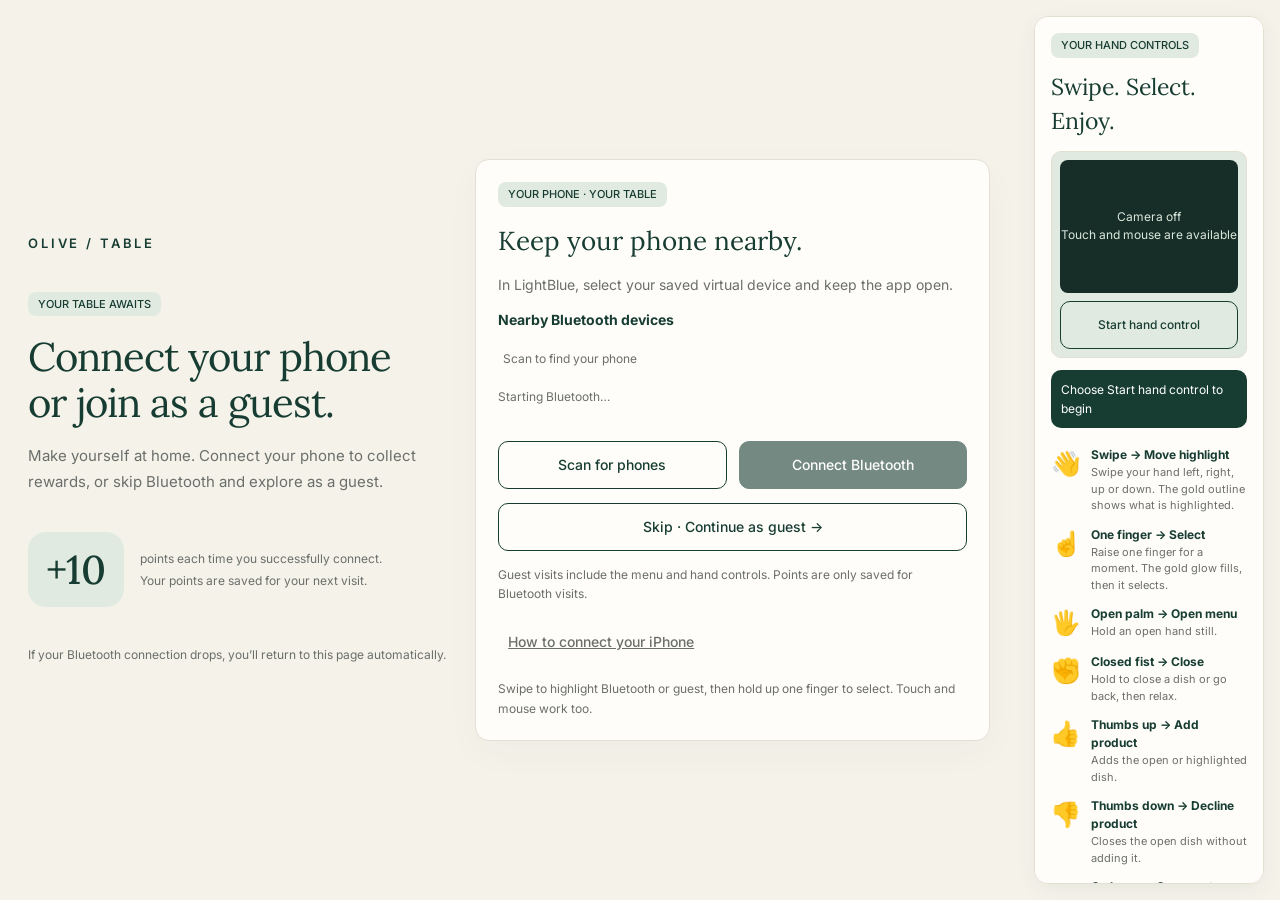
==== commit c3941d54: "Done All expect the game part" ====
--- a/HCI_project/olive_table_with_gesture_sidebar.html
+++ b/HCI_project/olive_table_with_gesture_sidebar.html
@@ -42,6 +42,14 @@
 .cats{display:flex;flex-direction:column;gap:12px;min-width:120px}
 .cat{border:1px solid var(--line);background:var(--card);border-radius:8px;padding:9px 16px;font-size:12px;font-weight:500}
 .cat.on{background:var(--ink);color:white;border-color:var(--ink)}
+.cat-grid{display:grid;grid-template-columns:repeat(3,minmax(0,1fr));gap:14px;margin-top:20px}
+.cat-card{display:flex;flex-direction:column;align-items:flex-start;gap:6px;text-align:left;border:1px solid var(--line);background:var(--card);border-radius:14px;padding:20px;min-height:130px;font:inherit;color:inherit;cursor:pointer}
+.cat-card:hover{border-color:var(--ink)}
+.cat-card.on{border:2px solid var(--ink)}
+.cat-card .cat-emo{font-size:38px;line-height:1}
+.cat-card .cat-photo{display:block;width:100%;height:120px;border-radius:10px}
+.cat-card b{font-size:17px;margin-top:6px}
+.cat-head{display:flex;align-items:center;gap:14px;flex-wrap:wrap;margin:8px 0}
 .grid{display:grid;grid-template-columns:repeat(3,minmax(0,1fr));gap:14px;flex:1}
 .dish{background:var(--card);border:1px solid var(--line);border-radius:12px;padding:10px 10px 16px;display:flex;flex-direction:column;gap:8px}
 .img{height:92px;border-radius:8px;display:flex;align-items:center;justify-content:center;font-size:52px;cursor:pointer}
@@ -62,6 +70,7 @@
 .toast{position:fixed;left:50%;bottom:22px;transform:translateX(-50%);background:var(--ink);color:white;padding:10px 18px;border-radius:10px;z-index:30}
 .two{display:grid;grid-template-columns:1.6fr 1fr;gap:20px;margin-top:18px}
 .line{display:flex;gap:14px;align-items:center;padding:14px 0;border-bottom:1px solid var(--line)}
+.photo{background-size:cover;background-position:center}
 .line .th{width:52px;height:52px;border-radius:10px;display:flex;align-items:center;justify-content:center;font-size:28px}
 .line h3{flex:1;font-size:19px}
 .spin{width:14px;height:14px;border:2px solid var(--ink);border-top-color:transparent;border-radius:50%;display:inline-block;animation:sp 1s linear infinite}
@@ -107,9 +116,9 @@
 .gesture-item span{display:block;font-size:9px;color:var(--mut);line-height:1.35;margin-top:2px}
 @media(min-width:1000px){#app{margin-right:235px}}
 @media(max-width:999px){.gesture-sidebar{position:static;width:auto;margin:15px;max-height:350px}.gesture-sidebar .gesture-list{display:grid;grid-template-columns:repeat(3,minmax(0,1fr));gap:4px 10px}}
-@media(max-width:760px){.welcome,.gate,.modal,.two{grid-template-columns:1fr}.hero{min-height:360px}.grid{grid-template-columns:repeat(2,1fr)}.browse{flex-direction:column}.cats{flex-direction:row;flex-wrap:wrap}.side h1{font-size:36px}}
+@media(max-width:760px){.welcome,.gate,.modal,.two{grid-template-columns:1fr}.hero{min-height:360px}.grid{grid-template-columns:repeat(2,1fr)}.browse{flex-direction:column}.cats{flex-direction:row;flex-wrap:wrap}.cat-grid{grid-template-columns:repeat(2,minmax(0,1fr))}.side h1{font-size:36px}}
 @media(max-width:560px){.gesture-sidebar .gesture-list{grid-template-columns:repeat(2,minmax(0,1fr))}}
-@media(max-width:430px){.grid{grid-template-columns:1fr}.pad{padding:22px 14px}nav{padding:12px 14px}}
+@media(max-width:430px){.grid,.cat-grid{grid-template-columns:1fr}.pad{padding:22px 14px}nav{padding:12px 14px}}
 </style>
 <link rel="stylesheet" href="hand_ui.css">
 </head>
@@ -220,12 +229,14 @@
 const cartCount=()=>Object.values(S.cart).reduce((a,b)=>a+b,0);
 const tot=()=>Object.entries(S.cart).reduce((sum,[id,qty])=>sum+($(id)?$(id).p*qty:0),0);
 const money=n=>`${n} EGP`;
+// Real dish photos (assets/dishes/<id>.jpg); the colour gradient shows while loading or if a photo is missing.
+const photo=item=>`background:url('assets/dishes/${item.id}.jpg') center/cover no-repeat,${item.bg}`;
 
 function go(screen){if(!BluetoothUI.requireAccess())return;if(S.scr!==screen)S.history.push(S.scr);S.scr=screen;S.modal=null;S.confirm=false;render();window.scrollTo?.(0,0)}
 function tip(message){S.toast=message;render();clearTimeout(S.toastTimer);S.toastTimer=setTimeout(()=>{S.toast="";render()},2200)}
 function add(id,quantity=1){if(!BluetoothUI.requireAccess())return;const item=$(id);if(!item)return;S.cart[id]=Math.min(20,(S.cart[id]||0)+Math.max(1,quantity));tip(`${item.n} added to your order`)}
 function removeOne(id){if(!BluetoothUI.requireAccess())return;if(!S.cart[id])return;if(S.cart[id]>1)S.cart[id]--;else delete S.cart[id];render()}
-function setCategory(category){if(!BluetoothUI.requireAccess())return;if(!CATS.includes(category))return;S.cat=category;S.page=0;S.modal=null;render()}
+function setCategory(category){if(!BluetoothUI.requireAccess())return;if(!CATS.includes(category))return;S.cat=category;S.page=0;S.modal=null;go("browse")}
 
 function welcome(){return `
 <section class="welcome">
@@ -235,7 +246,7 @@
 <h1>Welcome to<br>Olive / Table.</h1>
 <p>Explore our menu, discover your favourites, and enjoy an interactive dining experience.</p>
 <div class="stack"><button class="btn p" onclick="go('gate')">Start your experience →</button></div>
-<p class="small">Point at a button and pinch your thumb and index finger to select. Touch and mouse work too.</p></div>
+<p class="small">Swipe your hand to move the gold highlight, then hold up one finger to select. Touch and mouse work too.</p></div>
 </section>`}
 
 function gatePage(){return `
@@ -243,38 +254,48 @@
 <div class="pad"><span class="small">STEP 01 / INTERACTION</span>
 <h1 style="font-size:38px;margin:12px 0">Make yourself comfortable.</h1>
 <p class="small">Choose how you want to explore the menu.</p>
-<div class="gate"><div class="illus"><span>✋</span><strong style="font-size:15px">Your hands, your choice</strong><span class="small">Point · pinch · explore</span></div>
+<div class="gate"><div class="illus"><span>✋</span><strong style="font-size:15px">Your hands, your choice</strong><span class="small">Swipe · select · explore</span></div>
 <div class="card stack"><h2 style="font-size:26px">Ready to explore?</h2>
-<p>Point to move the cursor. Pinch to select. Use two fingers to scroll and hold a fist to go back.</p>
+<p>Swipe to move the highlight. Hold up one finger to select. Use two fingers to scroll and hold a fist to go back.</p>
 <button class="btn p" onclick="BluetoothUI.setCamera(true,true)">Use hand control →</button>
 <button class="btn" onclick="browse()">Use touch instead</button><button class="tab" onclick="go('welcome')">Back</button></div></div></div>`}
 
 function navbar(){return `
 <nav><div class="logo">OLIVE / TABLE</div><div class="tabs">
-<button class="tab ${S.scr==="browse"?"on":""}" onclick="browse()">Menu</button>
+<button class="tab ${S.scr==="browse"||S.scr==="categories"?"on":""}" onclick="browse()">Menu</button>
 <button class="tab ${S.scr==="games"?"on":""}" onclick="go('games')">Games</button>
 <button class="tab ${S.scr==="rewards"?"on":""}" onclick="go('rewards')">Rewards</button>
 </div><button class="btn" onclick="review()">Order (${cartCount()})</button></nav>`}
 
-function browse(){go("browse")}
+// The Menu tab opens the category list first; choosing one shows its dishes.
+function browse(){go("categories")}
+function allCategories(){if(!BluetoothUI.requireAccess())return;if(S.history.at(-1)==="categories")S.history.pop();S.scr="categories";S.modal=null;S.confirm=false;render();window.scrollTo?.(0,0)}
+function dock(){return `<div class="dock"><div class="point"><i>🛍️</i><div><strong>${cartCount()} items</strong><p class="small">Your current selection</p></div></div>
+<button class="review" onclick="review()"><b>Review your order →</b><span class="small" style="color:#e1eae1">${money(tot())}</span></button></div>`}
+function categoriesPage(){
+return `${navbar()}<div class="bar"><span>THE MENU</span><span>Freshly prepared for you</span><span>${cartCount()} ITEMS IN ORDER</span></div>
+<main class="pad"><span class="small">DISCOVER OUR MENU</span><h1 style="font-size:36px;margin:8px 0">What are you craving?</h1>
+<div class="hand-instruction"><span style="font-size:24px">☝</span><span><b>Choose a category.</b><br>Swipe to highlight a category, then raise one finger to see its dishes.</span></div>
+<div class="cat-grid">${CATS.map(c=>{const dishes=ITEMS.filter(item=>item.category===c);
+return `<button class="cat-card ${S.cat===c?"on":""}" onclick="setCategory('${c}')" ${S.cat===c?"data-hand-default":""}>${dishes[0]?`<span class="cat-photo photo" style="${photo(dishes[0])}" aria-hidden="true"></span>`:`<span class="cat-emo">🍽️</span>`}<b>${c}</b><span class="small">${dishes.length} ${dishes.length===1?"dish":"dishes"}</span></button>`}).join("")}</div>
+${dock()}</main>`}
 function browsePage(){
 const all=ITEMS.filter(item=>item.category===S.cat);const pages=Math.ceil(all.length/6);S.page=Math.max(0,Math.min(S.page,pages-1));const list=all.slice(S.page*6,S.page*6+6);
 return `${navbar()}<div class="bar"><span>THE MENU</span><span>Freshly prepared for you</span><span>${cartCount()} ITEMS IN ORDER</span></div>
-<main class="pad"><span class="small">DISCOVER OUR MENU</span><h1 style="font-size:36px;margin:8px 0">Something delicious.</h1>
-<div class="hand-instruction"><span style="font-size:24px">☝</span><span><b>Your menu, at your fingertips.</b><br>Choose a category, point at any View button, then pinch to open your dish.</span></div><div class="browse"><div class="cats">
-${CATS.map(c=>`<button class="cat ${S.cat===c?"on":""}" onclick="setCategory('${c}')">${c}</button>`).join("")}</div>
+<main class="pad"><span class="small">DISCOVER OUR MENU</span>
+<div class="cat-head"><button class="btn" onclick="allCategories()">← All categories</button><h1 style="font-size:36px;margin:0">${S.cat}</h1></div>
+<div class="hand-instruction"><span style="font-size:24px">☝</span><span><b>Your menu, at your fingertips.</b><br>Swipe to highlight a dish, raise one finger to open it. Hold a fist to go back to the categories.</span></div><div class="browse">
 <div style="flex:1;min-width:0"><div class="grid">${list.length?list.map(item=>`
-<article class="dish"><div class="img" style="background:${item.bg}">${item.e}</div>
+<article class="dish"><div class="img photo" style="${photo(item)}" role="img" aria-label="${item.n}"></div>
 <h3>${item.n}</h3><p class="small">${item.d}</p><div class="row"><span class="price">${money(item.p)}</span><button class="btn p" onclick="openItem('${item.id}')">View</button></div></article>`).join(""):`
 <div class="card" style="grid-column:1/-1"><h3>No items available yet.</h3><p class="small">New dishes will be added soon.</p></div>`}</div>${pages>1?`<div class="page-controls"><button class="btn" onclick="changePage(-1)" ${S.page===0?'disabled':''}>← Previous</button><span class="small">${S.page+1} / ${pages}</span><button class="btn" onclick="changePage(1)" ${S.page===pages-1?'disabled':''}>Next →</button></div>`:''}</div></div>
-<div class="dock"><div class="point"><i>🛍️</i><div><strong>${cartCount()} items</strong><p class="small">Your current selection</p></div></div>
-<button class="review" onclick="review()"><b>Review your order →</b><span class="small" style="color:#e1eae1">${money(tot())}</span></button></div></main>${S.modal?modal():""}`}
+${dock()}</main>${S.modal?modal():""}`}
 
 function changePage(amount){if(!BluetoothUI.requireAccess())return;S.page+=amount;render()}
 function openItem(id){if(!BluetoothUI.requireAccess())return;if(!$(id))return;S.modal=id;S.mq=1;render()}
 function modal(){const item=$(S.modal);if(!item)return "";return `
 <div class="scrim" onclick="closeModal(event)"><section class="modal" onclick="event.stopPropagation()">
-<button class="x" onclick="closeModal()">×</button><div class="pic" style="background:${item.bg}">${item.e}</div>
+<button class="x" onclick="closeModal()">×</button><div class="pic photo" style="${photo(item)}" role="img" aria-label="${item.n}"></div>
 <div class="stack" style="padding:18px 8px"><span class="pill">${item.category}</span><h2 style="font-size:30px">${item.n}</h2><p>${item.l}</p>
 <div><strong>Ingredients</strong><p class="small">${item.ing}</p></div><h3>${money(item.p)}</h3>
 <div class="qty"><button onclick="changeModalQty(-1)">−</button><strong style="padding:0 10px">${S.mq}</strong><button onclick="changeModalQty(1)">+</button></div>
@@ -287,7 +308,7 @@
 function reviewPage(){const entries=Object.entries(S.cart);return `${navbar()}<main class="pad"><span class="small">YOUR SELECTION</span>
 <h1 style="font-size:38px;margin:10px 0">Review your order.</h1><div class="two"><section class="card"><h2 style="font-size:25px">Your items</h2>
 ${entries.length?entries.map(([id,qty])=>{const item=$(id);if(!item)return "";return `
-<div class="line"><div class="th" style="background:${item.bg}">${item.e}</div><h3>${item.n}<div class="small">${money(item.p)} each</div></h3>
+<div class="line"><div class="th photo" style="${photo(item)}" role="img" aria-label="${item.n}"></div><h3>${item.n}<div class="small">${money(item.p)} each</div></h3>
 <div class="qty"><button onclick="removeOne('${id}')">−</button><strong>${qty}</strong><button onclick="add('${id}')">+</button></div><strong>${money(item.p*qty)}</strong></div>`}).join(""):`
 <p class="small" style="padding:24px 0">Your order is empty. Explore the menu to add something delicious.</p>`}
 <button class="btn" style="margin-top:18px" onclick="browse()">← Back to menu</button></section>
@@ -313,14 +334,21 @@
 <strong style="font-size:42px">${user?.points || 0} points</strong><p>You have connected ${user?.connections || 0} time(s). Every successful Bluetooth connection adds 10 points.</p>
 <p class="small">Your points are saved on this computer and stay with your phone's permanent ID.</p><button class="btn p" onclick="browse()">Explore the menu</button></div></main>`}
 
-function gestureSidebar(){return `<aside class="gesture-sidebar"><span class="pill">YOUR HAND CONTROLS</span><h2 style="margin-top:12px">Point. Pinch. Enjoy.</h2>
+function gestureSidebar(){return `<aside class="gesture-sidebar"><span class="pill">YOUR HAND CONTROLS</span><h2 style="margin-top:12px">Swipe. Select. Enjoy.</h2>
 <div class="camera-card">${BluetoothUI.cameraEnabled()?'<img class="camera-frame" src="http://127.0.0.1:8765/stream" alt="Live hand tracking camera">':'<div class="camera-placeholder">Camera off<br>Touch and mouse are available</div>'}
 <button class="btn camera-toggle" onclick="BluetoothUI.setCamera(${!BluetoothUI.cameraEnabled()})">${BluetoothUI.cameraEnabled()?'Stop camera':'Start hand control'}</button></div>
 <div id="hand-status" class="hand-status" role="status">${BluetoothUI.cameraEnabled()?'Show one hand to the camera':'Choose Start hand control to begin'}</div>
-<div class="hand-steps"><div class="hand-step"><span>☝</span><span><b>Point to aim</b><small>Move one index finger. The gold outline shows your target.</small></span></div>
-<div class="hand-step"><span>🤏</span><span><b>Pinch to select</b><small>Touch thumb and index, then release. Works on every button.</small></span></div>
-<div class="hand-step"><span>✌</span><span><b>Two fingers to scroll</b><small>Move index and middle finger up to scroll down; down to scroll up.</small></span></div>
-<div class="hand-step"><span>✊</span><span><b>Hold a fist to go back</b><small>Hold for a moment, then relax. Open palm pauses the pointer.</small></span></div></div>
+<div class="hand-steps"><div class="hand-step"><span>👋</span><span><b>Swipe → Move highlight</b><small>Swipe your hand left, right, up or down. The gold outline shows what is highlighted.</small></span></div>
+<div class="hand-step"><span>☝</span><span><b>One finger → Select</b><small>Raise one finger for a moment. The gold glow fills, then it selects.</small></span></div>
+<div class="hand-step"><span>🖐</span><span><b>Open palm → Open menu</b><small>Hold an open hand still.</small></span></div>
+<div class="hand-step"><span>✊</span><span><b>Closed fist → Close</b><small>Hold to close a dish or go back, then relax.</small></span></div>
+<div class="hand-step"><span>👍</span><span><b>Thumbs up → Add product</b><small>Adds the open or highlighted dish.</small></span></div>
+<div class="hand-step"><span>👎</span><span><b>Thumbs down → Decline product</b><small>Closes the open dish without adding it.</small></span></div>
+<div class="hand-step"><span>C</span><span><b>C shape → Open cart</b><small>Curve thumb and fingers into a C.</small></span></div>
+<div class="hand-step"><span>👌</span><span><b>OK sign → Checkout</b><small>Opens final review; OK again confirms.</small></span></div>
+<div class="hand-step"><span>✌</span><span><b>Two fingers → Move highlight</b><small>Move two fingers up, down, left or right. The page scrolls with it.</small></span></div>
+<div class="hand-step"><span>🤘</span><span><b>Rock sign → Games</b><small>Index and pinky up, hold.</small></span></div>
+<div class="hand-step"><span>3️⃣</span><span><b>Three fingers → Rewards</b><small>Index, middle and ring up, hold.</small></span></div></div>
 <p class="camera-status">${BluetoothUI.escape(BluetoothUI.cameraError()) || 'Use one hand, keep it in view and avoid bright light behind you. Q stops the camera.'}</p></aside>`;}
 
 function render(){
@@ -333,6 +361,7 @@
 case "bluetooth":page=BluetoothUI.page();break;
 case "welcome":page=welcome();break;
 case "gate":page=gatePage();break;
+case "categories":page=categoriesPage();break;
 case "browse":page=browsePage();break;
 case "review":page=reviewPage();break;
 case "sending":page=sendingPage();break;
--- a/HCI_project/hand_ui.css
+++ b/HCI_project/hand_ui.css
@@ -5,7 +5,7 @@
 .pad{padding:28px 28px 100px}
 .grid{grid-template-columns:repeat(2,minmax(0,1fr));gap:20px}
 .dish{padding:12px;border-radius:18px;gap:10px;box-shadow:0 5px 18px #173d3306}
-.dish .img{height:125px;cursor:default;border-radius:12px}
+.dish .img{height:150px;cursor:default;border-radius:12px}
 .dish h3{font-size:23px}.dish .btn{min-width:110px}
 .cats{min-width:155px;gap:10px}.cat{text-align:left;font-size:13px}
 .qty{gap:10px;align-self:flex-start}.qty button{width:52px;min-height:52px;font-size:24px}.qty strong{min-width:20px;text-align:center}
@@ -21,10 +21,7 @@
 .bt-device{border:1px solid var(--line);border-radius:12px;background:var(--bg);padding:12px 14px;text-align:left;display:flex;gap:12px;justify-content:space-between;align-items:center}
 .bt-device.on{border:2px solid var(--ink);background:var(--soft)}.bt-device small{display:block;font-size:10px;color:var(--mut)}
 .bt-device i{font-style:normal}.bt-help-link{padding:10px}.bt-actions button{white-space:normal}
-.hand-focus{outline:4px solid #a47514!important;outline-offset:4px;box-shadow:0 0 0 9px #c8993125!important}
-#hand-cursor{position:fixed;top:0;left:0;width:34px;height:34px;margin:-17px;pointer-events:none;z-index:10000;border:3px solid white;border-radius:50%;background:#173d33bd;box-shadow:0 0 0 2px #173d33;will-change:transform}
-#hand-cursor.on-target{background:conic-gradient(#d5ad4e var(--progress,0deg),#173d33 var(--progress,0deg));width:40px;height:40px;margin:-20px}
-#hand-cursor[hidden]{display:none}
+.hand-focus{outline:4px solid #a47514!important;outline-offset:4px;box-shadow:0 0 0 calc(9px + var(--hold,0) * 9px) rgba(200,153,49,calc(.15 + var(--hold,0) * .55))!important;transform:scale(calc(1 + var(--hold,0) * .04));transition:box-shadow .08s linear,transform .08s linear}
 .hand-instruction{background:var(--soft);border:1px solid var(--line);padding:14px;border-radius:12px;margin:16px 0;display:flex;gap:14px;align-items:center;font-size:12px}
 .hand-status{min-height:56px;padding:10px;background:var(--ink);color:white;border-radius:10px;font-size:12px;line-height:1.6;margin:12px 0}
 .hand-steps{display:flex;flex-direction:column;gap:12px;margin-top:18px}.hand-step{display:flex;align-items:flex-start;gap:10px;font-size:12px}.hand-step b{display:block}.hand-step span:first-child{font-size:24px;min-width:30px}.hand-step small{color:var(--mut);font-size:11px;line-height:1.5;display:block}
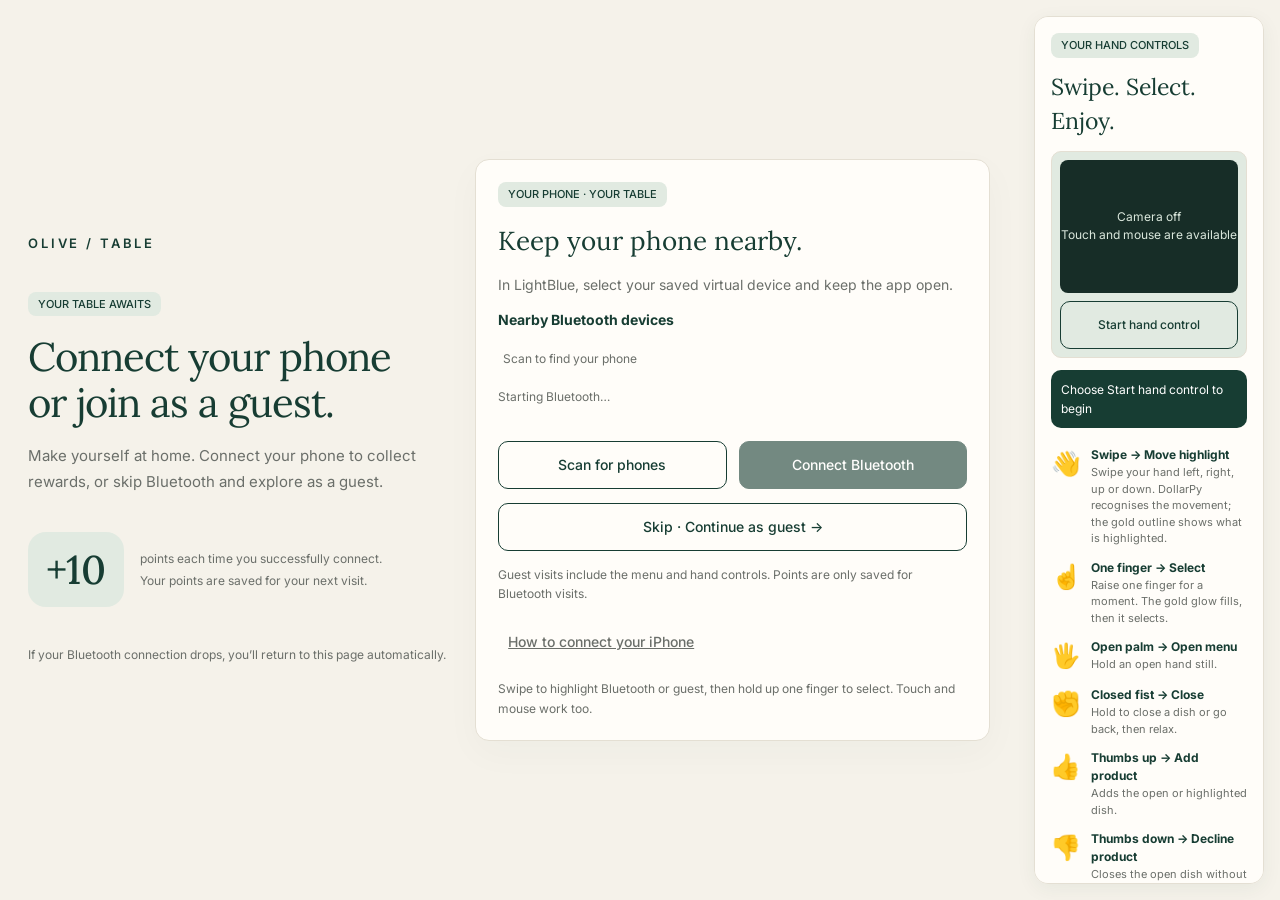
==== commit 25e7cd3f: "Updated version" ====
--- a/HCI_project/olive_table_with_gesture_sidebar.html
+++ b/HCI_project/olive_table_with_gesture_sidebar.html
@@ -338,7 +338,7 @@
 <div class="camera-card">${BluetoothUI.cameraEnabled()?'<img class="camera-frame" src="http://127.0.0.1:8765/stream" alt="Live hand tracking camera">':'<div class="camera-placeholder">Camera off<br>Touch and mouse are available</div>'}
 <button class="btn camera-toggle" onclick="BluetoothUI.setCamera(${!BluetoothUI.cameraEnabled()})">${BluetoothUI.cameraEnabled()?'Stop camera':'Start hand control'}</button></div>
 <div id="hand-status" class="hand-status" role="status">${BluetoothUI.cameraEnabled()?'Show one hand to the camera':'Choose Start hand control to begin'}</div>
-<div class="hand-steps"><div class="hand-step"><span>👋</span><span><b>Swipe → Move highlight</b><small>Swipe your hand left, right, up or down. The gold outline shows what is highlighted.</small></span></div>
+<div class="hand-steps"><div class="hand-step"><span>👋</span><span><b>Swipe → Move highlight</b><small>Swipe your hand left, right, up or down. DollarPy recognises the movement; the gold outline shows what is highlighted.</small></span></div>
 <div class="hand-step"><span>☝</span><span><b>One finger → Select</b><small>Raise one finger for a moment. The gold glow fills, then it selects.</small></span></div>
 <div class="hand-step"><span>🖐</span><span><b>Open palm → Open menu</b><small>Hold an open hand still.</small></span></div>
 <div class="hand-step"><span>✊</span><span><b>Closed fist → Close</b><small>Hold to close a dish or go back, then relax.</small></span></div>
